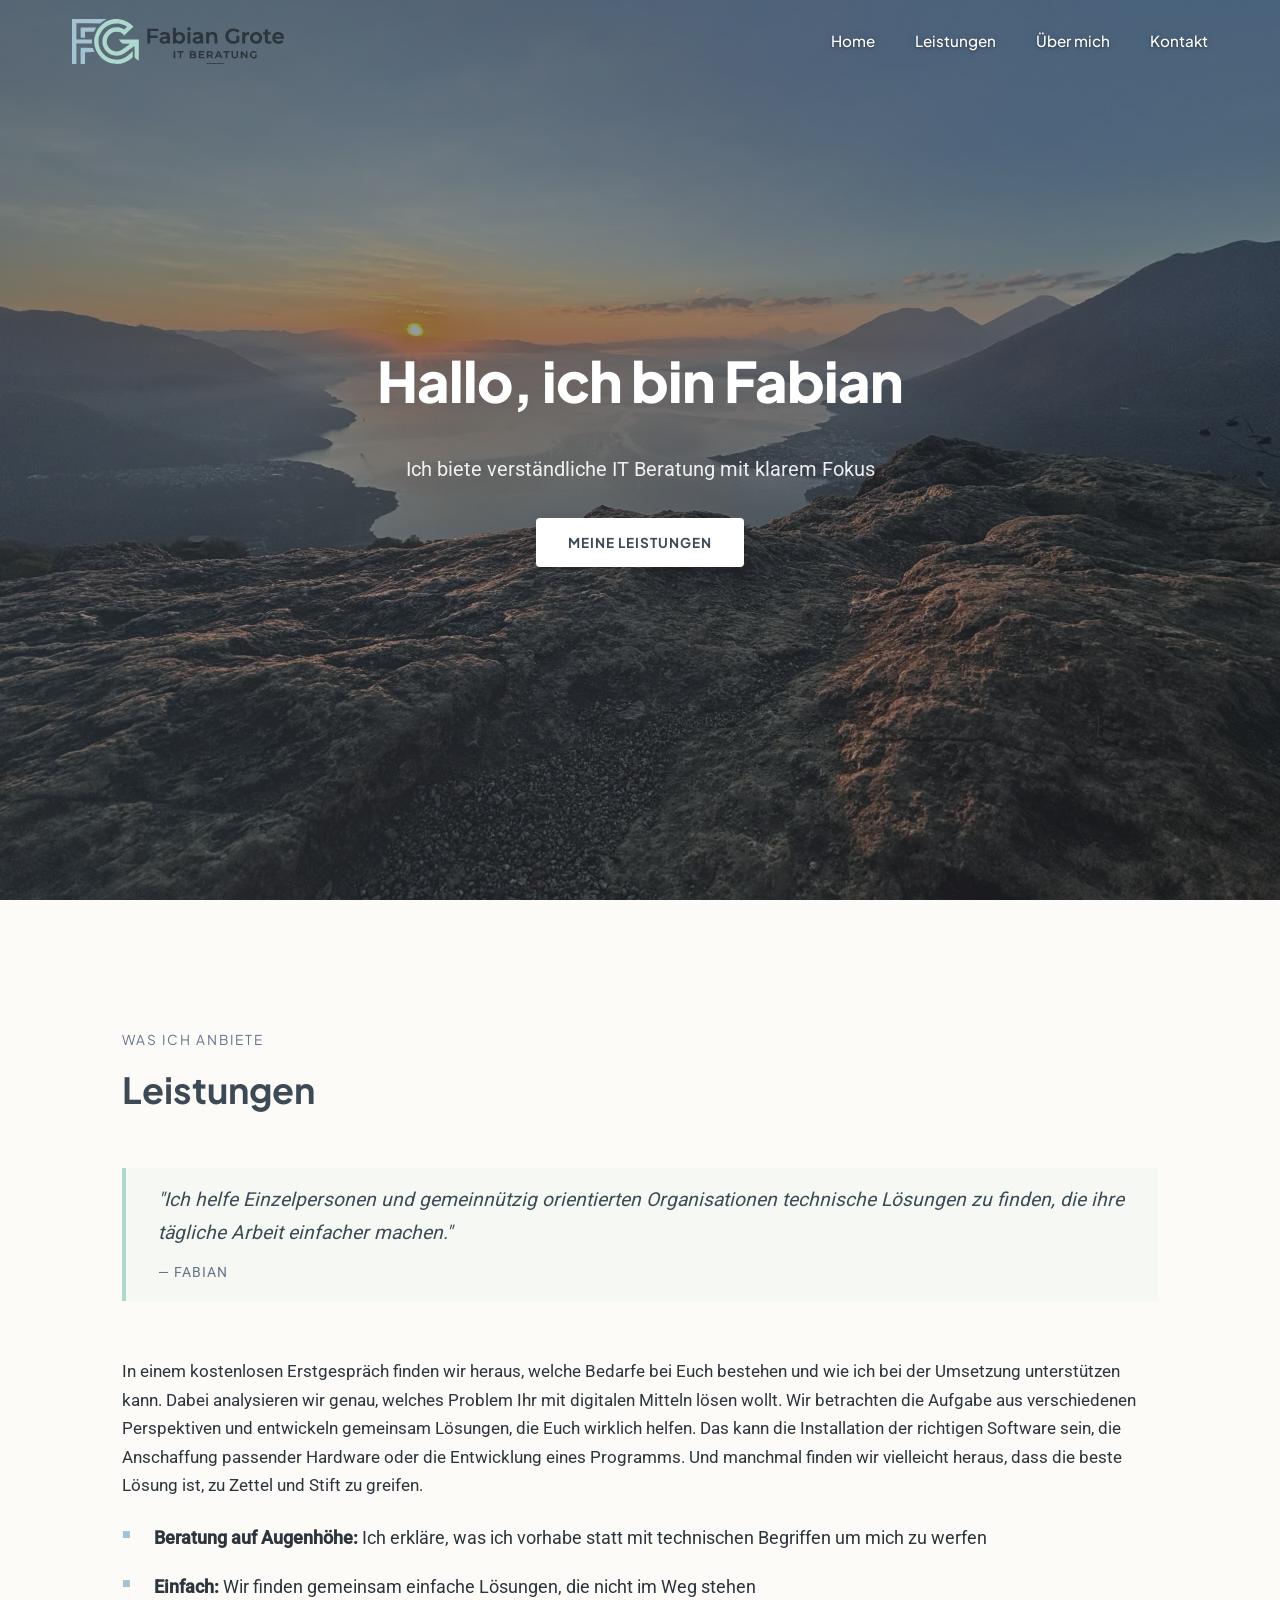
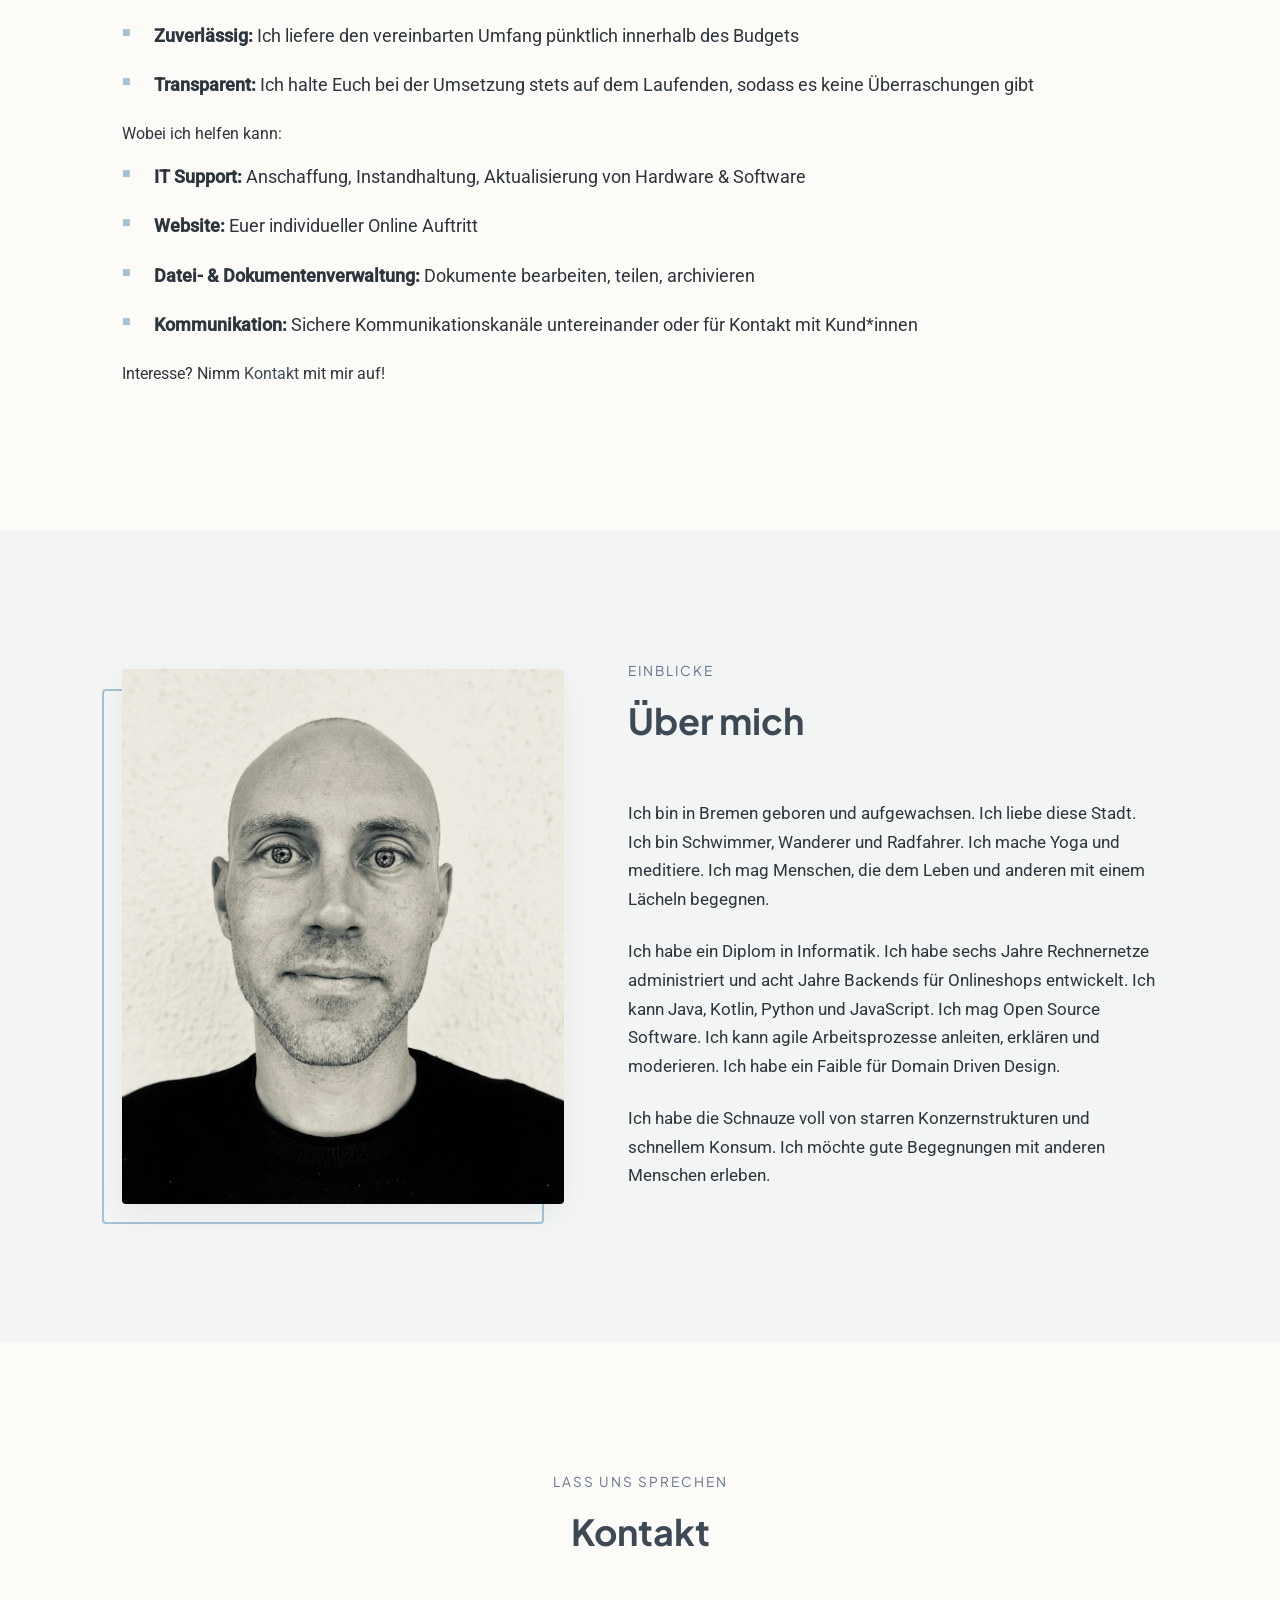
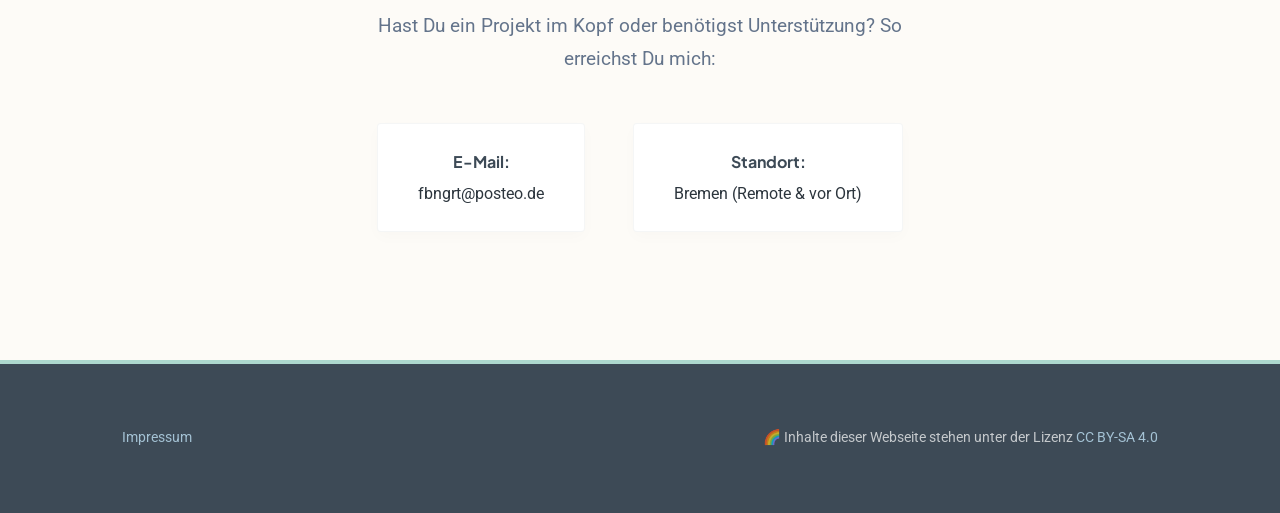
==== index.html @ 2f6c6da2 "optimize for search engines" ====
<!DOCTYPE html>
<html lang="de">
<head>
    <meta charset="UTF-8">
    <meta name="viewport" content="width=device-width, initial-scale=1.0">
    <title>Fabian Grote | IT Beratung Bremen</title>
    <meta name="description"
          content="Fabian Grote bietet verständliche IT Beratung auf Augenhöhe in Bremen. Administration, Support, E-Mail, Website und mehr. Jetzt anfragen!">
    <meta name="robots" content="index, follow">
    <link rel="canonical" href="https://fabiangrote.de/">

    <meta property="og:type" content="website">
    <meta property="og:url" content="https://fabiangrote.de/">
    <meta property="og:title" content="Fabian Grote | IT Beratung Bremen">
    <meta property="og:description" content="Verständliche IT Beratung auf Augenhöhe in Bremen">
    <meta property="og:image" content="https://fabiangrote.de/img/logo.webp">

    <link rel="stylesheet" href="css/style.css">
    <link rel="icon" href="img/favicon.svg" type="image/svg+xml">
</head>
<body>

<!-- Fixierte Navigation -->
<nav class="navbar">
    <div class="nav-container">
        <a href="#home" class="nav-logo" aria-label="Fabian Grote Startseite">
            <img src="img/logo.svg" alt="Fabian Grote IT Beratung Logo">
        </a>

        <!-- Neuer Hamburger-Button für Mobilgeräte -->
        <button class="menu-toggle" id="mobile-menu-btn" aria-label="Menü öffnen" aria-expanded="false">
            <span class="bar"></span>
            <span class="bar"></span>
            <span class="bar"></span>
        </button>

        <ul class="nav-links" id="nav-menu">
            <li><a href="#home">Home</a></li>
            <li><a href="#leistungen">Leistungen</a></li>
            <li><a href="#ueber-mich">Über mich</a></li>
            <li><a href="#kontakt">Kontakt</a></li>
        </ul>
    </div>
</nav>

<!-- 1. Hero-Bereich -->
<header id="home" class="hero-section">
    <div class="hero-overlay"></div>
    <div class="hero-content">
        <h1>Hallo, ich bin Fabian</h1>
        <p>Ich biete verständliche IT Beratung mit klarem Fokus</p>
        <a href="#leistungen" class="cta-button">Meine Leistungen</a>
    </div>
</header>

<main>
    <!-- 2. Leistungen -->
    <section id="leistungen" class="content-section" aria-labelledby="heading-leistungen">
        <div class="container">
            <span class="section-tagline">Was ich anbiete</span>
            <h2 id="heading-leistungen">Leistungen</h2>

            <div class="quote-box">
                <p class="quote-text">"Ich helfe Einzelpersonen und gemeinnützig orientierten Organisationen technische Lösungen zu finden, die ihre tägliche Arbeit einfacher machen."</p>
                <span class="quote-author">— Fabian</span>
            </div>

            <div class="profile-text">
                <p> In einem kostenlosen Erstgespräch finden wir heraus, welche Bedarfe bei Euch
                    bestehen und wie ich bei der Umsetzung unterstützen kann. Dabei analysieren wir genau, welches Problem
                    Ihr mit digitalen Mitteln lösen wollt. Wir betrachten die Aufgabe aus verschiedenen Perspektiven und
                    entwickeln gemeinsam Lösungen, die Euch wirklich helfen. Das kann die Installation der richtigen
                    Software sein, die Anschaffung passender Hardware oder die Entwicklung eines Programms. Und
                    manchmal finden wir vielleicht heraus, dass die beste Lösung ist, zu Zettel
                    und Stift zu greifen.</p>
            </div>
            <ul class="bullet-list">
                <li>
                    <strong>Beratung auf Augenhöhe:</strong> Ich erkläre, was ich vorhabe statt mit technischen Begriffen um mich zu werfen
                </li>
                <li><strong>Einfach:</strong> Wir finden gemeinsam einfache Lösungen, die nicht im Weg stehen</li>
                <li><strong>Zuverlässig:</strong> Ich liefere den vereinbarten Umfang pünktlich innerhalb des Budgets
                </li>
                <li>
                    <strong>Transparent:</strong> Ich halte Euch bei der Umsetzung stets auf dem Laufenden, sodass es keine Überraschungen gibt
                </li>
            </ul>

            <p>Wobei ich helfen kann:</p>
            <ul class="bullet-list">
                <li><strong>IT Support:</strong> Anschaffung, Instandhaltung, Aktualisierung von Hardware & Software
                </li>
                <li><strong>Website:</strong> Euer individueller Online Auftritt</li>
                <li><strong>Datei- & Dokumentenverwaltung:</strong> Dokumente bearbeiten, teilen, archivieren</li>
                <li>
                    <strong>Kommunikation:</strong> Sichere Kommunikationskanäle untereinander oder für Kontakt mit Kund*innen
                </li>
            </ul>
            <p>Interesse? Nimm <a href="#kontakt">Kontakt</a> mit mir auf!</p>
        </div>
    </section>

    <!-- 3. Über mich -->
    <section id="ueber-mich" class="content-section alt-bg" aria-labelledby="heading-uebermich">
        <div class="container profile-grid">
            <div class="profile-image-wrapper">
                <img src="img/portrait.webp" alt="Fabian Grote – Freiberuflicher IT Berater in Bremen"
                     class="profile-image" loading="lazy">
            </div>
            <div class="profile-text">
                <span class="section-tagline">Einblicke</span>
                <h2 id="heading-uebermich">Über mich</h2>
                <p>Ich bin in Bremen geboren und aufgewachsen. Ich liebe diese Stadt. Ich bin Schwimmer, Wanderer und Radfahrer. Ich mache Yoga und meditiere. Ich mag Menschen, die dem Leben und anderen mit einem Lächeln begegnen.</p>
                <p> Ich habe ein Diplom in Informatik. Ich habe sechs Jahre Rechnernetze administriert und acht Jahre Backends für Onlineshops entwickelt. Ich kann Java, Kotlin, Python und JavaScript. Ich mag Open Source Software. Ich kann agile Arbeitsprozesse anleiten, erklären und moderieren. Ich habe ein Faible für Domain Driven Design.</p>
                <p> Ich habe die Schnauze voll von starren Konzernstrukturen und schnellem Konsum. Ich möchte gute Begegnungen mit anderen Menschen erleben.</p>
            </div>
        </div>
    </section>

    <!-- 4. Kontakt -->
    <section id="kontakt" class="content-section" aria-labelledby="heading-kontakt">
        <div class="container text-center">
            <span class="section-tagline">Lass uns sprechen</span>
            <h2 id="heading-kontakt">Kontakt</h2>
            <p class="contact-lead">Hast Du ein Projekt im Kopf oder benötigst Unterstützung? So erreichst Du mich:</p>

            <div class="contact-details">
                <div class="contact-item">
                    <strong>E-Mail:</strong> <span><a href="mailto:fbngrt@posteo.de"
                                                      style="color: inherit; text-decoration: none;">fbngrt@posteo.de</a></span>
                </div>
                <div class="contact-item">
                    <strong>Standort:</strong> <span>Bremen (Remote & vor Ort)</span>
                </div>
            </div>
        </div>
    </section>
</main>

<!-- 5. Footer mit CC-Lizenz -->
<footer>
    <div class="container footer-content">
        <p><a href="#" id="impressum-open">Impressum</a></p>
        <p class="license-text">
            🌈 Inhalte dieser Webseite stehen unter der Lizenz
            <a href="https://creativecommons.org/licenses/by-sa/4.0/deed.de" target="_blank"
               rel="noopener">CC BY-SA 4.0</a>
        </p>
    </div>
</footer>

<div id="impressum-modal" class="modal" aria-hidden="true" role="dialog">
    <div class="modal-content">
        <button id="impressum-close" class="modal-close-btn" aria-label="Schließen">&times;</button>

        <h2>Impressum</h2>
        <p><strong>Angaben gemäß § 5 TMG</strong></p>
        <p>Fabian Grote<br>
            IT Beratung<br>
            Neustadtscontrescarpe 128<br>
            28199 Bremen</p>

        <h3>Kontakt</h3>
        <p>E-Mail: fbngrt@posteo.de</p>

<!--        <h3>Wirtschafts-ID</h3>-->
<!--        <p>[Wirtschafts-ID]</p>-->
    </div>
</div>

<!-- JavaScript am Ende einbinden -->
<script src="js/navbar.js"></script>
<script src="js/impressum.js"></script>
</body>
</html>
---- css/style.css ----
/* ==========================================================================
   ZENTRALE ANPASSUNGEN (Farben & Schriften aus deinem Logo abgeleitet)
   ========================================================================== */
:root {
    --font-headings: 'Plus Jakarta Sans', sans-serif;
    --font-body: 'Roboto', sans-serif;

    --color-primary: #3d4a56;
    --color-accent-blue: #a4c2d4;
    --color-accent-mint: #add8ce;
    --color-bg-warm: #fdfbf7;

    --color-text-dark: #2c353d;
    --color-text-light: #64748b;
    --color-white: #ffffff;
}

/* roboto-regular - latin */
@font-face {
    font-display: swap; /* Check https://developer.mozilla.org/en-US/docs/Web/CSS/@font-face/font-display for other options. */
    font-family: 'Roboto';
    font-style: normal;
    font-weight: 400;
    src: url('../fonts/roboto-v51-latin-regular.woff2') format('woff2'); /* Chrome 36+, Opera 23+, Firefox 39+, Safari 12+, iOS 10+ */
}

/* roboto-500 - latin */
@font-face {
    font-display: swap; /* Check https://developer.mozilla.org/en-US/docs/Web/CSS/@font-face/font-display for other options. */
    font-family: 'Roboto';
    font-style: normal;
    font-weight: 500;
    src: url('../fonts/roboto-v51-latin-500.woff2') format('woff2'); /* Chrome 36+, Opera 23+, Firefox 39+, Safari 12+, iOS 10+ */
}

/* plus-jakarta-sans-regular - latin */
@font-face {
    font-display: swap; /* Check https://developer.mozilla.org/en-US/docs/Web/CSS/@font-face/font-display for other options. */
    font-family: 'Plus Jakarta Sans';
    font-style: normal;
    font-weight: 400;
    src: url('../fonts/plus-jakarta-sans-v12-latin-regular.woff2') format('woff2'); /* Chrome 36+, Opera 23+, Firefox 39+, Safari 12+, iOS 10+ */
}

/* plus-jakarta-sans-500 - latin */
@font-face {
    font-display: swap; /* Check https://developer.mozilla.org/en-US/docs/Web/CSS/@font-face/font-display for other options. */
    font-family: 'Plus Jakarta Sans';
    font-style: normal;
    font-weight: 500;
    src: url('../fonts/plus-jakarta-sans-v12-latin-500.woff2') format('woff2'); /* Chrome 36+, Opera 23+, Firefox 39+, Safari 12+, iOS 10+ */
}

/* plus-jakarta-sans-700 - latin */
@font-face {
    font-display: swap; /* Check https://developer.mozilla.org/en-US/docs/Web/CSS/@font-face/font-display for other options. */
    font-family: 'Plus Jakarta Sans';
    font-style: normal;
    font-weight: 700;
    src: url('../fonts/plus-jakarta-sans-v12-latin-700.woff2') format('woff2'); /* Chrome 36+, Opera 23+, Firefox 39+, Safari 12+, iOS 10+ */
}

/* plus-jakarta-sans-800 - latin */
@font-face {
    font-display: swap; /* Check https://developer.mozilla.org/en-US/docs/Web/CSS/@font-face/font-display for other options. */
    font-family: 'Plus Jakarta Sans';
    font-style: normal;
    font-weight: 800;
    src: url('../fonts/plus-jakarta-sans-v12-latin-800.woff2') format('woff2'); /* Chrome 36+, Opera 23+, Firefox 39+, Safari 12+, iOS 10+ */
}



/* ==========================================================================
   BASIS STYLES
   ========================================================================== */
html {
    scroll-behavior: smooth;
    box-sizing: border-box;
}

*, *:before, *:after {
    box-sizing: inherit;
}

body {
    font-family: var(--font-body);
    font-size: 16px;
    line-height: 1.7;
    color: var(--color-text-dark);
    background-color: var(--color-bg-warm);
    margin: 0;
    padding: 0;
    -webkit-font-smoothing: antialiased;
}

h1, h2, h3, h4 {
    font-family: var(--font-headings);
    color: var(--color-primary);
    margin-top: 0;
    font-weight: 700;
}

.container {
    max-width: 1100px;
    margin: 0 auto;
    padding: 0 2rem;
}

.text-center {
    text-align: center;
}

.section-tagline {
    display: block;
    font-family: var(--font-headings), sans-serif;
    font-size: 0.85rem;
    text-transform: uppercase;
    letter-spacing: 2px;
    color: var(--color-text-light);
    margin-bottom: 0.5rem;
}

/* ==========================================================================
   NAVIGATION BAR & HAMBURGER (Jetzt mit dynamischer Transparenz)
   ========================================================================== */
.navbar {
    position: fixed;
    top: 0;
    left: 0;
    width: 100%;
    background-color: transparent; /* Initial komplett transparent */
    border-bottom: 1px solid rgba(255, 255, 255, 0); /* Kein Rahmen am Anfang */
    z-index: 1000;
    transition: all 0.4s ease; /* Sorgt für ein sanftes Überblenden der Farbe */
}

/* Diese Klasse wird per JavaScript hinzugefügt, sobald gescrollt wird */
.navbar.scrolled {
    background-color: rgba(253, 251, 247, 0.95); /* Das warme Off-White aus deinem Logo */
    backdrop-filter: blur(10px); /* Edler Milchglas-Effekt */
    border-bottom: 1px solid rgba(61, 74, 86, 0.08);
    box-shadow: 0 2px 10px rgba(0, 0, 0, 0.02);
}

.nav-container {
    display: flex;
    justify-content: space-between;
    align-items: center;
    max-width: 1200px;
    margin: 0 auto;
    padding: 1.2rem 2rem; /* Etwas mehr Luft im transparenten Zustand */
    transition: padding 0.4s ease;
}

/* Wenn gescrollt, wird die Navbar für einen kompakteren Look etwas schmaler */
.navbar.scrolled .nav-container {
    padding: 0.8rem 2rem;
}

.nav-logo img {
    height: 45px;
    width: auto;
    display: block;
}

.nav-links {
    list-style: none;
    margin: 0;
    padding: 0;
    display: flex;
    gap: 2.5rem;
}

.nav-links a {
    text-decoration: none;
    color: var(--color-white); /* Weißer Text auf dem Hero-Bild, damit man es gut lesen kann */
    font-family: var(--font-headings);
    font-weight: 500;
    font-size: 0.95rem;
    transition: color 0.3s ease;
    /* Schützt den Kontrast auf hellen Bildbereichen im transparenten Zustand */
    text-shadow: 0 1px 3px rgba(0, 0, 0, 0.4), 0 0 10px rgba(0, 0, 0, 0.2);
}

/* Wenn gescrollt, wechselt die Schriftfarbe zum dunklen Anthrazit passend zum hellen Hintergrund */
.navbar.scrolled .nav-links a {
    color: var(--color-primary);
    text-shadow: none;
}

.navbar.scrolled .nav-links a:hover {
    color: var(--color-text-light);
}

/* Hamburger-Strichfarben passen sich ebenfalls an */
.menu-toggle {
    display: none;
    flex-direction: column;
    justify-content: space-between;
    width: 24px;
    height: 18px;
    background: transparent;
    border: none;
    cursor: pointer;
    padding: 0;
    z-index: 1010;
}

.menu-toggle .bar {
    width: 100%;
    height: 2px;
    background-color: var(--color-white); /* Weiß auf dem Hero-Bild */
    transition: all 0.3s ease;
}

.navbar.scrolled .menu-toggle .bar {
    background-color: var(--color-primary); /* Dunkel im gescrollten Zustand */
}

/* ==========================================================================
   1. HERO ELEMENT
   ========================================================================== */
.hero-section {
    position: relative;
    height: 100vh;
    background-image: url('../img/hero.webp');
    background-size: cover;
    background-position: center;
    background-attachment: fixed;
    display: flex;
    justify-content: center;
    align-items: center;
    text-align: center;
    color: var(--color-white);
    padding: 0 1rem;
}

.hero-overlay {
    position: absolute;
    top: 0;
    left: 0;
    width: 100%;
    height: 100%;
    background: linear-gradient(135deg, rgba(61, 74, 86, 0.6), rgba(44, 53, 61, 0.4));
    z-index: 1;
}

.hero-content {
    position: relative;
    z-index: 2;
    max-width: 800px;
}

.hero-content h1 {
    font-size: 3.5rem;
    color: var(--color-white);
    margin-bottom: 1.5rem;
    font-weight: 800;
    letter-spacing: -1px;
}

.hero-content p {
    font-size: 1.25rem;
    margin-bottom: 2rem;
    opacity: 0.9;
}

.cta-button {
    display: inline-block;
    background-color: var(--color-white);
    color: var(--color-primary);
    text-decoration: none;
    padding: 0.8rem 2rem;
    border-radius: 4px;
    font-family: var(--font-headings);
    font-weight: 700;
    text-transform: uppercase;
    font-size: 0.85rem;
    letter-spacing: 1px;
    transition: all 0.3s ease;
    box-shadow: 0 4px 15px rgba(0, 0, 0, 0.1);
}

.cta-button:hover {
    transform: translateY(-2px);
    box-shadow: 0 6px 20px rgba(0, 0, 0, 0.15);
    background-color: var(--color-bg-warm);
}

/* ==========================================================================
   SEKTIONEN & LAYOUT
   ========================================================================== */
.content-section {
    padding: 8rem 0;
}

.content-section h2 {
    font-size: 2.25rem;
    margin-bottom: 3rem;
}

.content-section a {
    color: var(--color-primary);
    text-decoration: none;
    transition: color 0.3s ease;
}

.content-section a:hover {
    color: var(--color-text-light);
    text-decoration: underline;
}

.alt-bg {
    background-color: #f3f5f4;
}

/* ==========================================================================
   2. LEISTUNGEN
   ========================================================================== */
.quote-box {
    border-left: 4px solid var(--color-accent-mint);
    padding: 1rem 0 1rem 2rem;
    margin-bottom: 3.5rem;
    background-color: rgba(173, 216, 206, 0.1);
}

.quote-text {
    font-size: 1.2rem;
    font-style: italic;
    color: var(--color-primary);
    margin: 0 0 0.5rem 0;
}

.quote-author {
    font-size: 0.9rem;
    text-transform: uppercase;
    letter-spacing: 1px;
    color: var(--color-text-light);
}

.bullet-list {
    list-style: none;
    padding: 0;
    margin: 0;
}

.bullet-list li {
    position: relative;
    padding-left: 2rem;
    margin-bottom: 1.2rem;
    font-size: 1.1rem;
}

.bullet-list li::before {
    content: "■";
    position: absolute;
    left: 0;
    color: var(--color-accent-blue);
    font-size: 0.9rem;
    top: -1px;
}

/* ==========================================================================
   3. ÜBER MICH
   ========================================================================== */
.profile-grid {
    display: grid;
    grid-template-columns: 1fr 1.2fr;
    gap: 4rem;
    align-items: center;
}

.profile-image-wrapper {
    position: relative;
}

.profile-image-wrapper::before {
    content: "";
    position: absolute;
    top: 20px;
    left: -20px;
    width: 100%;
    height: 100%;
    border: 2px solid var(--color-accent-blue);
    z-index: 1;
    border-radius: 4px;
}

.profile-image {
    width: 100%;
    height: auto;
    display: block;
    position: relative;
    z-index: 2;
    border-radius: 4px;
    box-shadow: 0 10px 30px rgba(0, 0, 0, 0.05);
}

.profile-text p {
    font-size: 1.05rem;
    margin-bottom: 1.5rem;
}

/* ==========================================================================
   4. KONTAKT
   ========================================================================== */
.contact-lead {
    font-size: 1.2rem;
    max-width: 600px;
    margin: 0 auto 3rem auto;
    color: var(--color-text-light);
}

.contact-details {
    display: flex;
    justify-content: center;
    gap: 3rem;
    flex-wrap: wrap;
    margin-top: 2rem;
}

.contact-item {
    background: var(--color-white);
    padding: 1.5rem 2.5rem;
    border-radius: 4px;
    box-shadow: 0 5px 15px rgba(0, 0, 0, 0.02);
    border: 1px solid rgba(61, 74, 86, 0.05);
}

.contact-item strong {
    display: block;
    font-family: var(--font-headings);
    color: var(--color-primary);
    margin-bottom: 0.25rem;
}

/* ==========================================================================
   5. FOOTER
   ========================================================================== */
footer {
    background-color: var(--color-primary);
    color: rgba(255, 255, 255, 0.7);
    padding: 3rem 0;
    font-size: 0.9rem;
    border-top: 4px solid var(--color-accent-mint);
}

.footer-content {
    display: flex;
    justify-content: space-between;
    align-items: center;
    flex-wrap: wrap;
    gap: 1rem;
}

footer a {
    color: var(--color-accent-blue);
    text-decoration: none;
    transition: color 0.3s ease;
}

footer a:hover {
    color: var(--color-white);
    text-decoration: underline;
}

/* ==========================================================================
   EIGENTLICHES RESPONSIVE DESIGN (Für Mobilgeräte & Tablets optimiert)
   ========================================================================== */
@media (max-width: 768px) {
    /* Menü-Button anzeigen */
    .menu-toggle {
        display: flex;
    }

    /* Navigations-Links in mobiles Overlay verwandeln */
    .nav-links {
        position: fixed;
        top: 63px; /* Höhe der Navbar */
        left: 0;
        width: 100%;
        height: calc(100vh - 63px);
        background-color: var(--color-bg-warm);
        flex-direction: column;
        align-items: center;
        justify-content: flex-start;
        padding-top: 3rem;
        gap: 2rem;
        transform: translateY(-150%); /* Versteckt das Menü außerhalb des Bildschirms */
        transition: transform 0.4s cubic-bezier(0.1, 1, 0.1, 1);
        box-shadow: 0 10px 20px rgba(0, 0, 0, 0.05);
    }

    /* Klasse wird via JS hinzugefügt, um das Menü hineinzufahren */
    .nav-links.active {
        transform: translateY(0);
    }

    .nav-links a {
        font-size: 1.3rem; /* Größere Klickflächen auf dem Smartphone */
    }

    /* Textgrößen verringern, damit nichts hässlich umbricht */
    .hero-content h1 {
        font-size: 2.3rem;
    }

    .hero-section {
        background-attachment: scroll; /* Deaktiviert Parallax auf Handys (bessere Performance) */
    }

    .content-section h2 {
        font-size: 1.8rem;
        margin-bottom: 2rem;
    }

    /* Das zweispaltige Raster wird einspaltig */
    .profile-grid {
        grid-template-columns: 1fr;
        gap: 2.5rem;
    }

    .profile-image-wrapper::before {
        display: none; /* Verhindert Layout-Verschiebungen auf Mobilgeräten */
    }

    /* Kontaktdaten untereinander stapeln */
    .contact-details {
        flex-direction: column;
        gap: 1rem;
    }

    .contact-item {
        padding: 1.2rem;
    }

    .footer-content {
        flex-direction: column;
        text-align: center;
        gap: 0.5rem;
    }

    .content-section {
        padding: 5rem 0;
    }
}

/* ==========================================================================
   IMPRESSUM OVERLAY (MODAL) STYLES
   ========================================================================== */
.modal {
    position: fixed;
    top: 0;
    left: 0;
    width: 100%;
    height: 100%;
    background-color: rgba(61, 74, 86, 0.7); /* Abgedunkelter Hintergrund mit Logo-Farbe */
    backdrop-filter: blur(5px);
    z-index: 2000; /* Weit über der Navbar */
    display: flex;
    justify-content: center;
    align-items: center;
    opacity: 0;
    pointer-events: none;
    transition: opacity 0.3s ease;
}

/* Wird per JS aktiviert */
.modal.is-open {
    opacity: 1;
    pointer-events: auto;
}

.modal-content {
    background-color: var(--color-bg-warm);
    padding: 3rem;
    border-radius: 8px;
    max-width: 600px;
    width: 90%;
    max-height: 85vh;
    overflow-y: auto; /* Scrollbar, falls der Text auf kleinen Displays zu lang ist */
    position: relative;
    box-shadow: 0 20px 40px rgba(0, 0, 0, 0.15);
    border: 1px solid rgba(61, 74, 86, 0.1);
    transform: translateY(-20px);
    transition: transform 0.3s ease;
}

.modal.is-open .modal-content {
    transform: translateY(0);
}

/* Schließen-Button oben rechts */
.modal-close-btn {
    position: absolute;
    top: 1rem;
    right: 1.5rem;
    background: transparent;
    border: none;
    font-size: 2rem;
    color: var(--color-primary);
    cursor: pointer;
    padding: 0;
    line-height: 1;
    transition: color 0.2s;
}

.modal-close-btn:hover {
    color: var(--color-text-light);
}

.modal h2 {
    margin-bottom: 1.5rem;
    border-bottom: 2px solid var(--color-accent-mint);
    padding-bottom: 0.5rem;
}

.modal h3 {
    font-family: var(--font-headings);
    color: var(--color-primary);
    margin-top: 1.5rem;
    margin-bottom: 0.5rem;
}
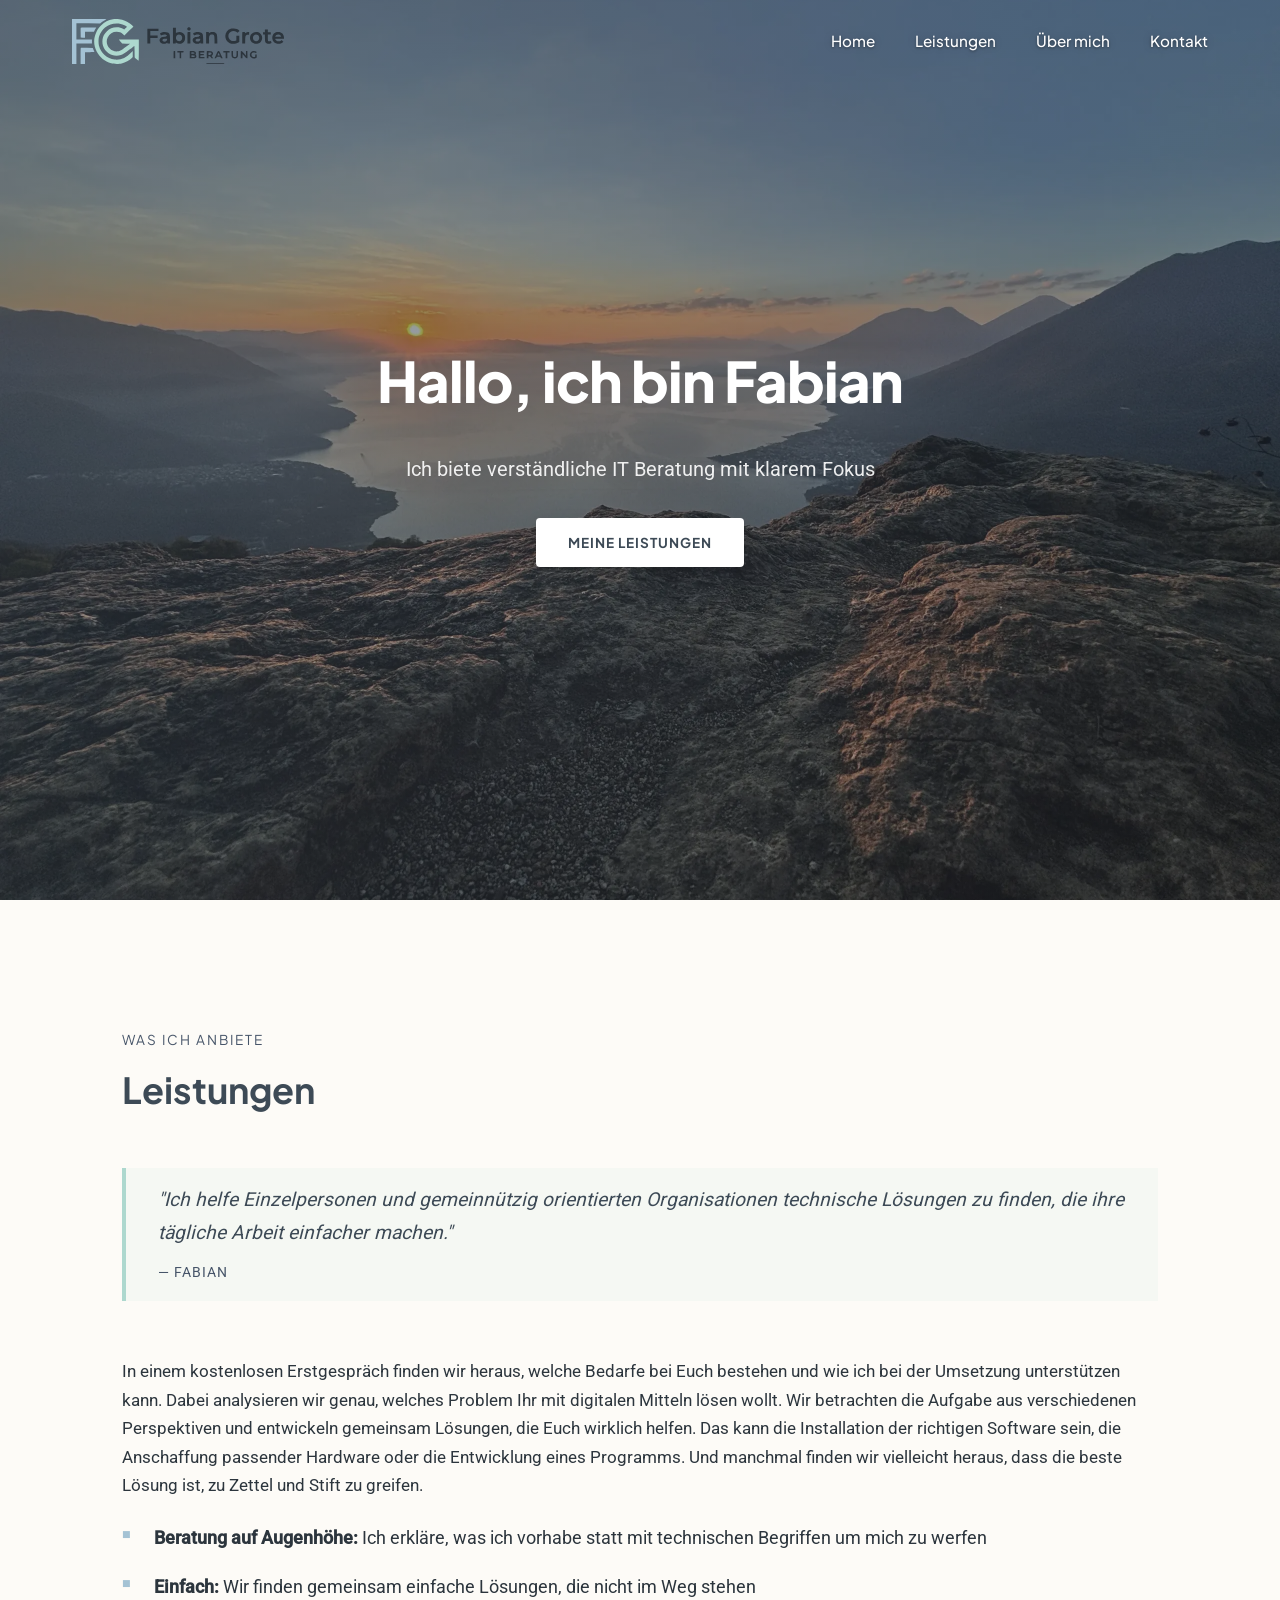
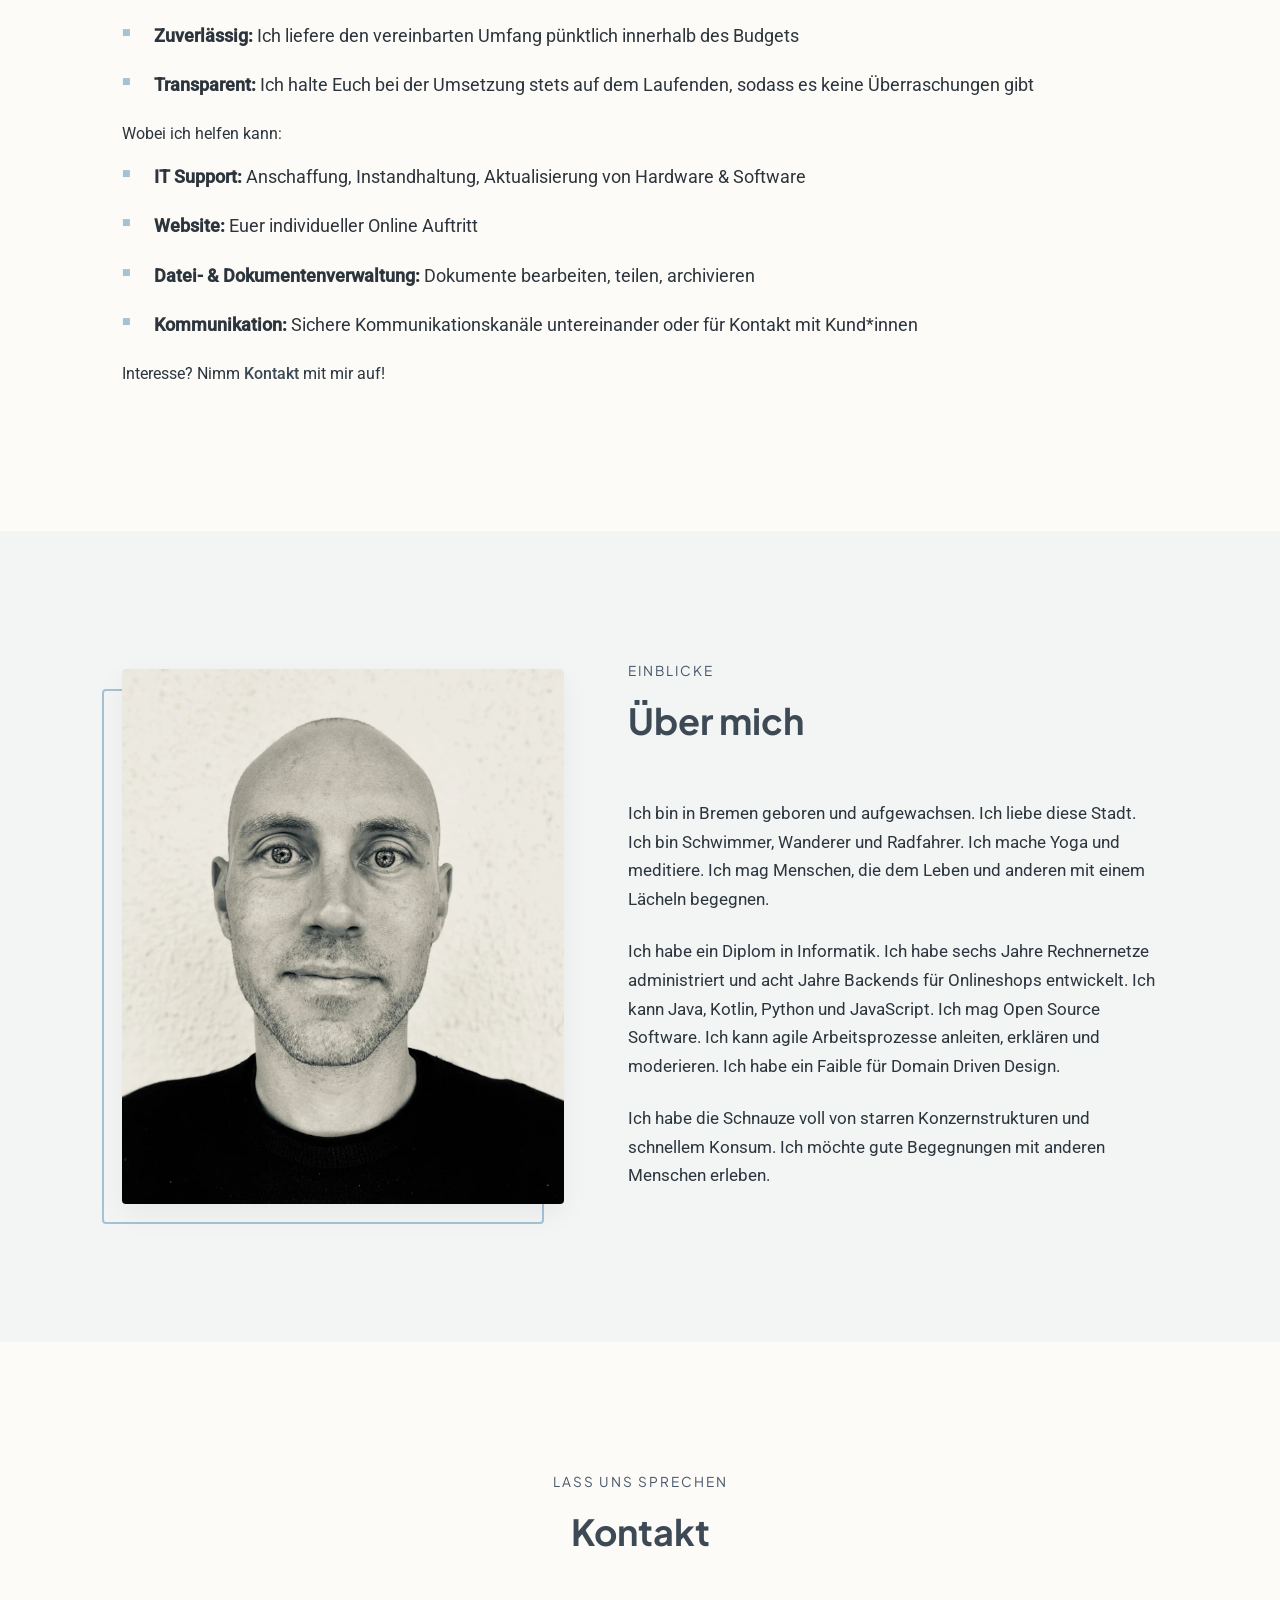
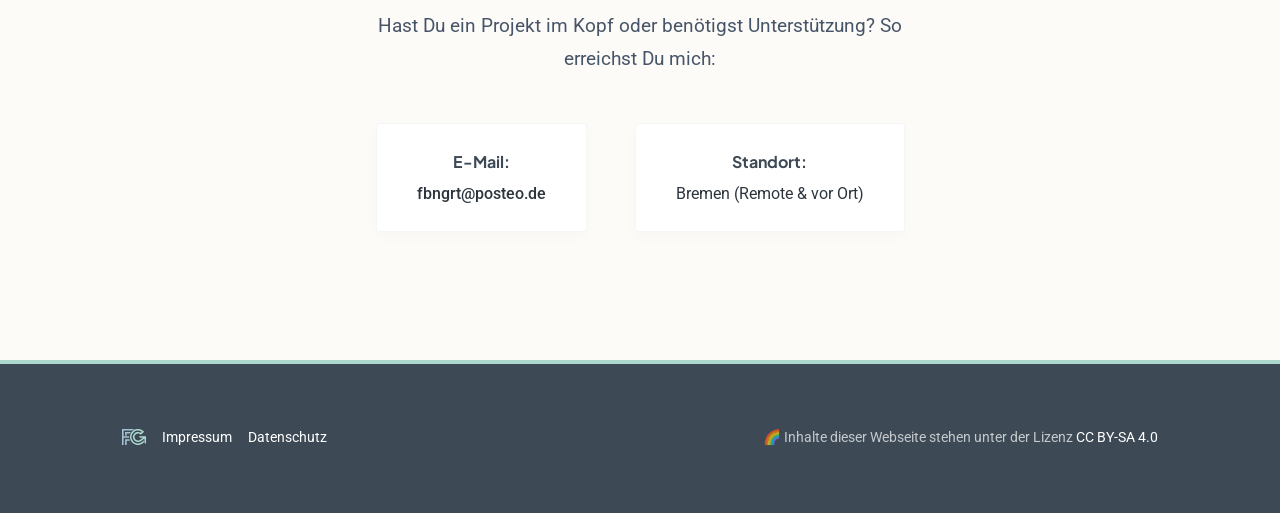
==== commit afcb0b88: "add datenschutzerklärung" ====
--- a/index.html
+++ b/index.html
@@ -140,36 +140,123 @@
 <!-- 5. Footer mit CC-Lizenz -->
 <footer>
     <div class="container footer-content">
+        <p><a href="#home"><img class="footer-logo" src="img/favicon.svg" alt="FG Logo"></a></p>
         <p><a href="#" id="impressum-open">Impressum</a></p>
-        <p class="license-text">
-            🌈 Inhalte dieser Webseite stehen unter der Lizenz
+        <p><a href="#" id="datenschutz-open">Datenschutz</a></p>
+        <p>🌈 Inhalte dieser Webseite stehen unter der Lizenz
             <a href="https://creativecommons.org/licenses/by-sa/4.0/deed.de" target="_blank"
-               rel="noopener">CC BY-SA 4.0</a>
-        </p>
+               rel="noopener">CC BY-SA 4.0</a></p>
     </div>
 </footer>
 
-<div id="impressum-modal" class="modal" aria-hidden="true" role="dialog">
+<div id="impressum-modal" class="modal" aria-hidden="true" role="dialog" aria-labelledby="impressum-heading">
     <div class="modal-content">
         <button id="impressum-close" class="modal-close-btn" aria-label="Schließen">&times;</button>
 
-        <h2>Impressum</h2>
-        <p><strong>Angaben gemäß § 5 TMG</strong></p>
+        <h1 id="impressum-heading">Impressum</h1>
+        <h2>Angaben gemäß § 5 TMG</h2>
         <p>Fabian Grote<br>
             IT Beratung<br>
             Neustadtscontrescarpe 128<br>
             28199 Bremen</p>
 
-        <h3>Kontakt</h3>
+        <h2>Kontakt</h2>
         <p>E-Mail: fbngrt@posteo.de</p>
 
-<!--        <h3>Wirtschafts-ID</h3>-->
-<!--        <p>[Wirtschafts-ID]</p>-->
+        <!--        <h3>Wirtschafts-ID</h3>-->
+        <!--        <p>[Wirtschafts-ID]</p>-->
+    </div>
+</div>
+
+<div id="datenschutz-modal" class="modal" aria-hidden="true" role="dialog" aria-labelledby="datenschutz-heading">
+    <div class="modal-content">
+        <button id="datenschutz-close" class="modal-close-btn" aria-label="Schließen">&times;</button>
+        <h1 id="datenschutz-heading">Datenschutzerklärung</h1>
+
+        <h2>1. Datenschutz auf einen Blick</h2>
+        <h3>Allgemeine Hinweise</h3>
+        <p>Die folgenden Hinweise geben einen einfachen Überblick darüber, was mit Ihren personenbezogenen Daten passiert, wenn Sie diese Website besuchen. Personenbezogene Daten sind alle Daten, mit denen Sie persönlich identifiziert werden können. Ausführliche Informationen zum Thema Datenschutz entnehmen Sie unserer unter diesem Text aufgeführten Datenschutzerklärung.</p>
+
+        <h3>Datenerfassung auf dieser Website</h3>
+        <h4>Wer ist verantwortlich für die Datenerfassung auf dieser Website?</h4>
+        <p>Die Datenverarbeitung auf dieser Website erfolgt durch den Websitebetreiber. Dessen Kontaktdaten können Sie dem Abschnitt „Hinweis zur verantwortlichen Stelle“ in dieser Datenschutzerklärung entnehmen.</p>
+
+        <h4>Wie erfassen wir Ihre Daten?</h4>
+        <p>Ihre Daten werden zum einen dadurch erhoben, dass Sie uns diese mitteilen. Hierbei kann es sich z.&nbsp;B. um Daten handeln, die Sie in eine E-Mail eingeben.</p>
+        <p>Andere Daten werden automatisch oder nach Ihrer Einwilligung beim Besuch der Website durch unsere IT-Systeme erfasst. Das sind vor allem technische Daten (z.&nbsp;B. Internetbrowser, Betriebssystem oder Uhrzeit des Seitenaufrufs). Die Erfassung dieser Daten erfolgt automatisch, sobald Sie diese Website betreten.</p>
+
+        <h4>Wofür nutzen wir Ihre Daten?</h4>
+        <p>Ein Teil der Daten wird erhoben, um eine fehlerfreie Bereitstellung der Website zu gewährleisten. Andere Daten können zur Analyse Ihres Nutzerverhaltens verwendet werden. Sofern über die Website Verträge geschlossen oder angebahnt werden können, werden die übermittelten Daten auch für Vertragsangebote, Bestellungen oder sonstige Auftragsanfragen verarbeitet.</p>
+
+        <h4>Welche Rechte haben Sie bezüglich Ihrer Daten?</h4>
+        <p>Sie haben jederzeit das Recht, unentgeltlich Auskunft über Herkunft, Empfänger und Zweck Ihrer gespeienerten personenbezogenen Daten zu erhalten. Sie haben außerdem ein Recht, die Berichtigung oder Löschung dieser Daten zu verlangen. Wenn Sie eine Einwilligung zur Datenverarbeitung erteilt haben, können Sie diese Einwilligung jederzeit für die Zukunft widerrufen. Außerdem haben Sie das Recht, unter bestimmten Umständen die Einschränkung der Verarbeitung Ihrer personenbezogenen Daten zu verlangen. Des Weiteren steht Ihnen ein Beschwerderecht bei der zuständigen Aufsichtsbehörde zu.</p>
+        <p>Hierzu sowie zu weiteren Fragen zum Thema Datenschutz können Sie sich jederzeit an uns wenden.</p>
+
+        <h2>2. Hosting</h2>
+        <p>Wir hosten die Inhalte unserer Website bei folgendem Anbieter:</p>
+        <h3>Externes Hosting</h3>
+        <p>Diese Website wird extern gehostet. Die personenbezogenen Daten, die auf dieser Website erfasst werden, werden auf den Servern des Hosters / der Hoster gespeichert. Hierbei kann es sich v.&nbsp;a. um IP-Adressen, Kontaktanfragen, Meta- und Kommunikationsdaten, Vertragsdaten, Kontaktdaten, Namen, Websitezugriffe und sonstige Daten, die über eine Website generiert werden, handeln.</p>
+        <p>Das externe Hosting erfolgt zum Zwecke der Vertragserfüllung gegenüber unseren potenziellen und bestehenden Kunden (Art. 6 Abs. 1 lit. b DSGVO) und im Interesse einer sicheren, schnellen und effizienten Bereitstellung unseres Online-Angebots durch einen professionellen Anbieter (Art. 6 Abs. 1 lit. f DSGVO).</p>
+        <p>Unser Hoster wird Ihre Daten nur insoweit verarbeiten, wie dies zur Erfüllung seiner Leistungspflichten erforderlich ist und unsere Weisungen in Bezug auf diese Daten befolgen.</p>
+        <p>Wir setzen folgenden Hoster ein:</p>
+        <p>Microsoft Corporation<br>One Microsoft Way<br>Redmond, WA 98052-6399<br>USA</p>
+
+        <h2>3. Allgemeine Hinweise und Pflichtinformationen</h2>
+        <h3>Datenschutz</h3>
+        <p>Die Betreiber dieser Seiten nehmen den Schutz Ihrer persönlichen Daten sehr ernst. Wir behandeln Ihre personenbezogenen Daten vertraulich und entsprechend den gesetzlichen Datenschutzvorschriften sowie dieser Datenschutzerklärung.</p>
+        <p>Wenn Sie diese Website benutzen, werden verschiedene personenbezogene Daten erhoben. Personenbezogene Daten sind Daten, mit denen Sie persönlich identifiziert werden können. Die vorliegende Datenschutzerklärung erläutert, welche Daten wir erheben und wofür wir sie nutzen. Sie erläutert auch, wie und zu welchem Zweck das geschieht.</p>
+        <p>Wir weisen darauf hin, dass die Datenübertragung im Internet (z. B. bei der Kommunikation per E-Mail) Sicherheitslücken aufweisen kann. Ein lückenloser Schutz der Daten vor dem Zugriff durch Dritte ist nicht möglich.</p>
+
+        <h3>Hinweis zur verantwortlichen Stelle</h3>
+        <p>Die verantwortliche Stelle für die Datenverarbeitung auf dieser Website ist:</p>
+        <p><strong>Fabian Grote</strong><br>Neustadtscontrescarpe 128<br>28199 Bremen<br>E-Mail: fbngrt@posteo.de</p>
+        <p>Verantwortliche Stelle ist die natürliche oder juristische Person, die allein oder gemeinsam mit anderen über die Zwecke und Mittel der Verarbeitung von personenbezogenen Daten (z. B. Namen, E-Mail-Adressen o. Ä.) entscheidet.</p>
+
+        <h3>Speicherdauer</h3>
+        <p>Soweit innerhalb dieser Datenschutzerklärung keine speziellere Speicherdauer genannt wurde, verbleiben Ihre personenbezogenen Daten bei uns, bis der Zweck für die Datenverarbeitung entfällt. Wenn Sie ein berechtigtes Löschersuchen geltend machen oder eine Einwilligung zur Datenverarbeitung widerrufen, werden Ihre Daten gelöscht, sofern wir keine anderen rechtlich zulässigen Gründe für die Speicherung Ihrer personenbezogenen Daten haben (z. B. steuer- oder handelsrechtliche Aufbewahrungsfristen); im letztgenannten Fall erfolgt die Löschung nach Fortfall dieser Gründe.</p>
+
+        <h3>Allgemeine Hinweise zu den Rechtsgrundlagen der Datenverarbeitung auf dieser Website</h3>
+        <p>Sofern Sie in die Datenverarbeitung eingewilligt haben, verarbeiten wir Ihre personenbezogenen Daten auf Grundlage von Art. 6 Abs. 1 lit. a DSGVO bzw. Art. 9 Abs. 2 lit. a DSGVO, sofern besondere Datenkategorien nach Art. 9 Abs. 1 DSGVO verarbeitet werden. Sind Ihre Daten zur Vertragserfüllung oder zur Durchführung vorvertraglicher Maßnahmen erforderlich, verarbeiten wir Ihre Daten auf Grundlage des Art. 6 Abs. 1 lit. b DSGVO. Des Weiteren verarbeiten wir Ihre Daten, sofern diese zur Erfüllung einer rechtlichen Verpflichtung erforderlich sind, auf Grundlage von Art. 6 Abs. 1 lit. c DSGVO. Die Datenverarbeitung kann ferner auf Grundlage unseres berechtigten Interesses nach Art. 6 Abs. 1 lit. f DSGVO erfolgen. Über die jeweils im Einzelfall einschlägigen Rechtsgrundlagen wird in dieser Datenschutzerklärung informiert.</p>
+
+        <h3>Widerruf Ihrer Einwilligung zur Datenverarbeitung</h3>
+        <p>Viele Datenverarbeitungsvorgänge sind nur mit Ihrer ausdrücklichen Einwilligung möglich. Sie können eine bereits erteilte Einwilligung jederzeit widerrufen. Die Rechtmäßigkeit der bis zum Widerruf erfolgten Datenverarbeitung bleibt vom Widerruf unberührt.</p>
+
+        <h3>Widerspruchsrecht gegen die Datenerhebung in besonderen Fällen sowie gegen Direktwerbung (Art. 21 DSGVO)</h3>
+        <p>WENN DIE DATENVERARBEITUNG AUF GRUNDLAGE VON ART. 6 ABS. 1 LIT. E ODER F DSGVO ERFOLGT, HABEN SIE JEDERZEIT DAS RECHT, AUS GRÜNDEN, DIE SICH AUS IHRER BESONDEREN SITUATION ERGEBEN, GEGEN DIE VERARBEITUNG IHRER PERSONENBEZOGENEN DATEN WIDERSPRUCH EINZULEGEN; DIES GILT AUCH FÜR EIN AUF DIESE BESTIMMUNGEN GESTÜTZTES PROFILING. WENN SIE WIDERSPRUCH EINLEGEN, WERDEN WIR IHRE BETROFFENEN PERSONENBEZOGENEN DATEN NICHT MEHR VERARBEITEN, ES SEI DENN, WIR KÖNNEN ZWINGENDE SCHUTZWÜRDIGE GRÜNDE FÜR DIE VERARBEITUNG NACHWEISEN, DIE IHRE INTERESSEN, RECHTE UND FREIHEITEN ÜBERWIEGEN ODER DIE VERARBEITUNG DIENT DER GELTENDMACHUNG, AUSÜBUNG ODER VERTEIDIGUNG VON RECHTSANSPRÜCHEN (WIDERSPRUCH NACH ART. 21 ABS. 1 DSGVO).</p>
+
+        <h3>Beschwerderecht bei der zuständigen Aufsichtsbehörde</h3>
+        <p>Im Falle von Verstößen gegen die DSGVO steht den Betroffenen ein Beschwerderecht bei einer Aufsichtsbehörde, insbesondere in dem Mitgliedstaat ihres gewöhnlichen Aufenthalts, ihres Arbeitsplatzes oder des Orts des mutmaßlichen Verstoßes zu.</p>
+
+        <h3>Recht auf Datenübertragbarkeit</h3>
+        <p>Sie haben das Recht, Daten, die wir auf Grundlage Ihrer Einwilligung oder in Erfüllung eines Vertrags automatisiert verarbeiten, an sich oder an einen Dritten in einem gängigen, maschinenlesbaren Format aushändigen zu lassen. Sofern Sie die direkte Übertragung der Daten an einen anderen Verantwortlichen verlangen, erfolgt dies nur, soweit es technisch machbar ist.</p>
+
+        <h3>Auskunft, Berichtigung und Löschung</h3>
+        <p>Sie haben im Rahmen der geltenden gesetzlichen Bestimmungen jederzeit das Recht auf unentgeltliche Auskunft über Ihre gespeicherten personenbezogenen Daten, deren Herkunft und Empfänger und den Zweck der Datenverarbeitung und ggf. ein Recht auf Berichtigung oder Löschung dieser Daten.</p>
+
+        <h3>Recht auf Einschränkung der Verarbeitung</h3>
+        <p>Sie haben das Recht, die Einschränkung der Verarbeitung Ihrer personenbezogenen Daten zu verlangen. Das Recht auf Einschränkung der Verarbeitung besteht in folgenden Fällen:</p>
+        <ul>
+            <li>Wenn Sie die Richtigkeit Ihrer bei uns gespeicherten personenbezogenen Daten bestreiten, benötigen wir in der Regel Zeit, um dies zu überprüfen. Für die Dauer der Prüfung haben Sie das Recht, die Einschränkung zu verlangen.</li>
+            <li>Wenn die Verarbeitung unrechtmäßig geschah/geschieht, können Sie statt der Löschung die Einschränkung verlangen.</li>
+            <li>Wenn wir Ihre Daten nicht mehr benötigen, Sie sie jedoch zur Ausübung, Verteidigung oder Geltendmachung von Rechtsansprüchen benötigen.</li>
+            <li>Wenn Sie einen Widerspruch nach Art. 21 Abs. 1 DSGVO eingelegt haben, muss eine Abwägung vorgenommen werden. Solange noch nicht feststeht, wessen Interessen überwiegen, haben Sie das Recht, die Einschränkung zu verlangen.</li>
+        </ul>
+
+        <h3>SSL- bzw. TLS-Verschlüsselung</h3>
+        <p>Diese Seite nutzt aus Sicherheitsgründen und zum Schutz der Übertragung vertraulicher Inhalte eine SSL- bzw. TLS-Verschlüsselung. Eine verschlüsselte Verbindung erkennen Sie daran, dass die Adresszeile des Browsers von „http://“ auf „https://“ wechselt und an dem Schloss-Symbol in Ihrer Browserzeile.</p>
+
+        <h2>4. Datenerfassung auf dieser Website</h2>
+        <h3>Anfrage per E-Mail oder Telefon</h3>
+        <p>Wenn Sie uns per E-Mail oder Telefon kontaktieren, wird Ihre Anfrage inklusive aller daraus hervorgehenden personenbezogenen Daten (Name, Anfrage) zum Zwecke der Bearbeitung Ihres Anliegens bei uns gespeichert und verarbeitet. Diese Daten geben wir nicht ohne Ihre Einwilligung weiter.</p>
+        <p>Die Verarbeitung dieser Daten erfolgt auf Grundlage von Art. 6 Abs. 1 lit. b DSGVO, sofern Ihre Anfrage mit der Erfüllung eines Vertrags zusammenhängt oder zur Durchführung vorvertraglicher Maßnahmen erforderlich ist. In allen übrigen Fällen beruht die Verarbeitung auf unserem berechtigten Interesse an der effektiven Bearbeitung der an uns gerichteten Anfragen (Art. 6 Abs. 1 lit. f DSGVO).</p>
+        <p>Die von Ihnen an uns übersandten Daten verbleiben bei uns, bis Sie uns zur Löschung auffordern, Ihre Einwilligung zur Speicherung widerrufen oder der Zweck für die Datenspeicherung entfällt (z. B. nach abgeschlossener Bearbeitung Ihres Anliegens). Zwingende gesetzliche Bestimmungen – insbesondere gesetzliche Aufbewahrungsfristen – bleiben unberührt.</p>
+
+        <p style="margin-top: 2rem; font-size: 0.85rem; color: var(--color-text-light);">Quelle: e-recht24.de</p>
     </div>
 </div>
 
 <!-- JavaScript am Ende einbinden -->
 <script src="js/navbar.js"></script>
-<script src="js/impressum.js"></script>
+<script src="js/modal.js"></script>
 </body>
 </html>
--- a/css/style.css
+++ b/css/style.css
@@ -11,7 +11,7 @@
     --color-bg-warm: #fdfbf7;
 
     --color-text-dark: #2c353d;
-    --color-text-light: #64748b;
+    --color-text-light: #475569;
     --color-white: #ffffff;
 }
 
@@ -68,7 +68,6 @@
     font-weight: 800;
     src: url('../fonts/plus-jakarta-sans-v12-latin-800.woff2') format('woff2'); /* Chrome 36+, Opera 23+, Firefox 39+, Safari 12+, iOS 10+ */
 }
-
 
 
 /* ==========================================================================
@@ -300,15 +299,17 @@
     margin-bottom: 3rem;
 }
 
-.content-section a {
-    color: var(--color-primary);
+.content-section a,
+.content-section a:visited {
+    color: var(--color-primary);
+    font-weight: 500;
+    transition: color 0.3s ease;
     text-decoration: none;
-    transition: color 0.3s ease;
-}
-
-.content-section a:hover {
-    color: var(--color-text-light);
-    text-decoration: underline;
+}
+
+.content-section a:hover,
+.content-section a:focus {
+    color: var(--color-accent-mint);
 }
 
 .alt-bg {
@@ -448,21 +449,30 @@
 
 .footer-content {
     display: flex;
-    justify-content: space-between;
+    justify-content: flex-start;
     align-items: center;
     flex-wrap: wrap;
     gap: 1rem;
 }
 
+.footer-logo {
+    height: 1rem;
+    vertical-align: text-top;
+}
+
+.footer-content > :last-child {
+    margin-left: auto; /* pushes it to the far side */
+    margin-right: 0;
+}
+
 footer a {
-    color: var(--color-accent-blue);
+    color: var(--color-white);
+    transition: color 0.3s ease;
     text-decoration: none;
-    transition: color 0.3s ease;
 }
 
 footer a:hover {
-    color: var(--color-white);
-    text-decoration: underline;
+    color: var(--color-accent-mint);
 }
 
 /* ==========================================================================
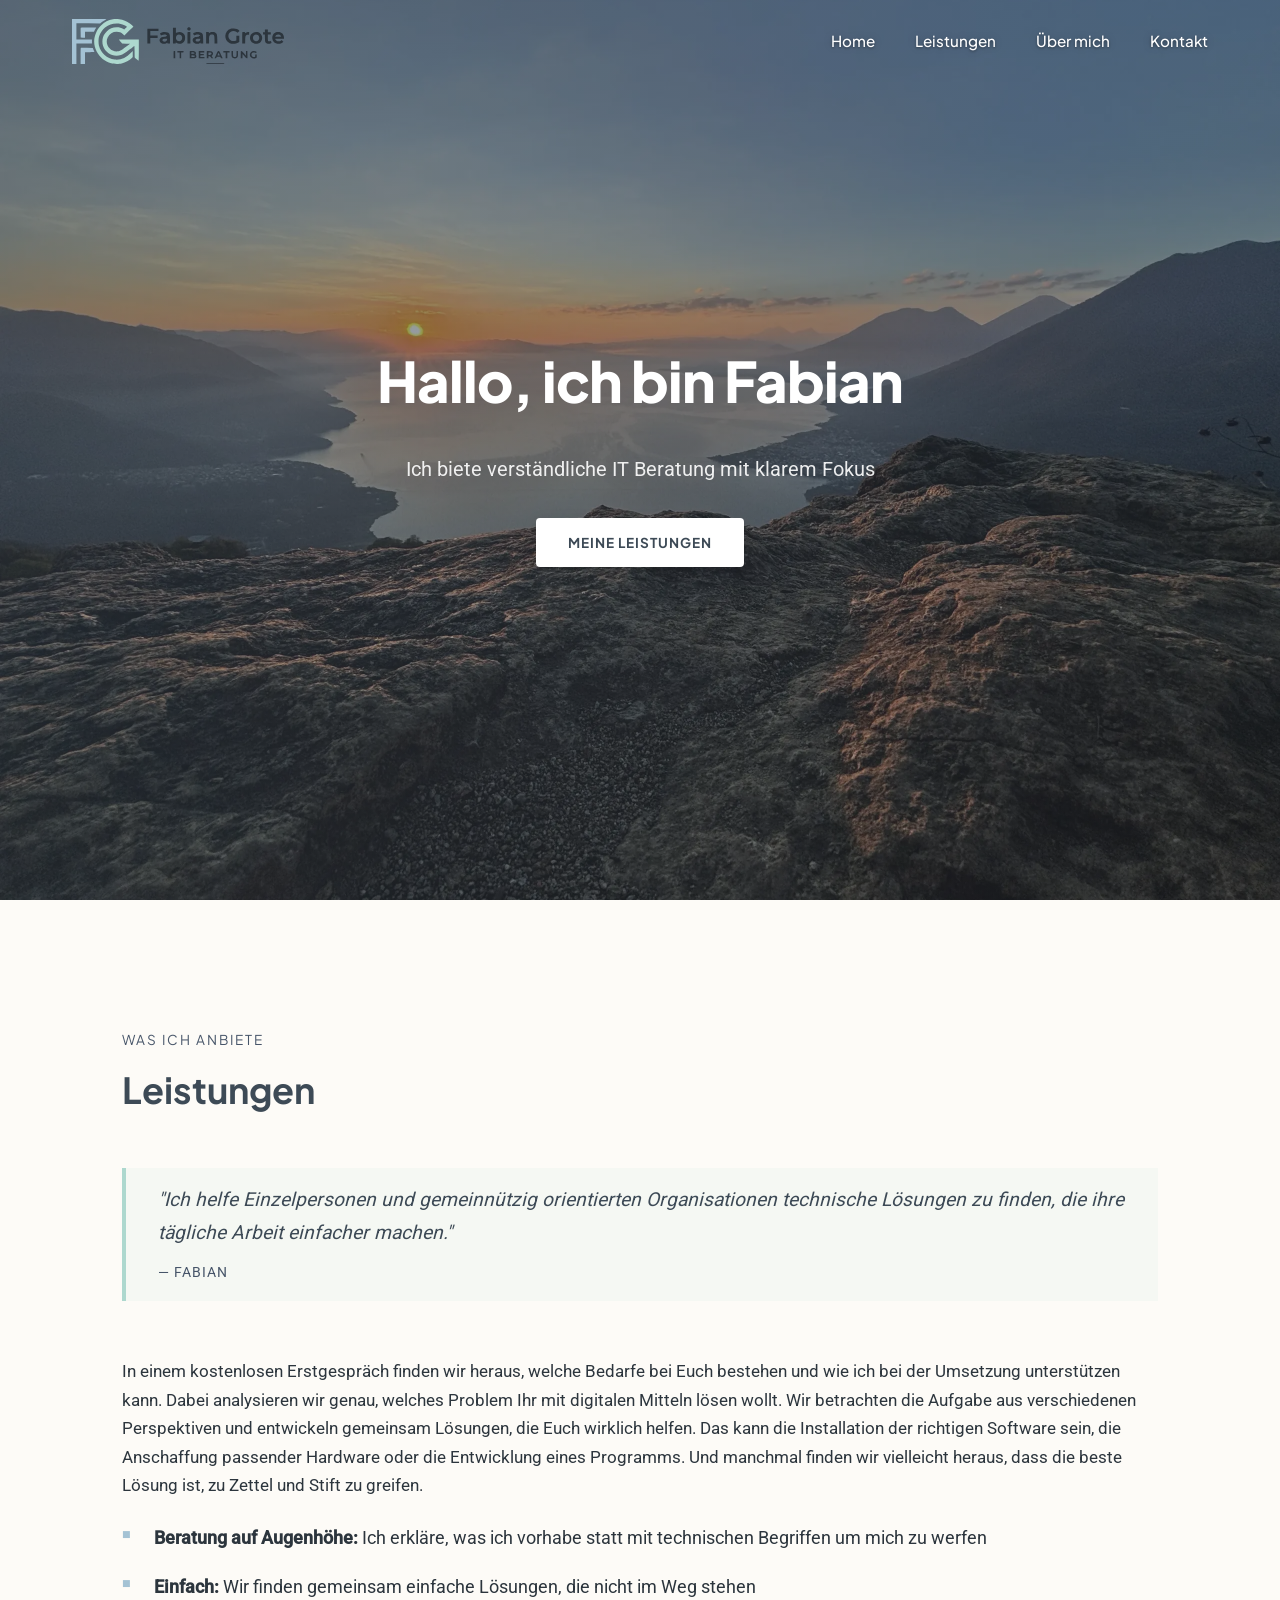
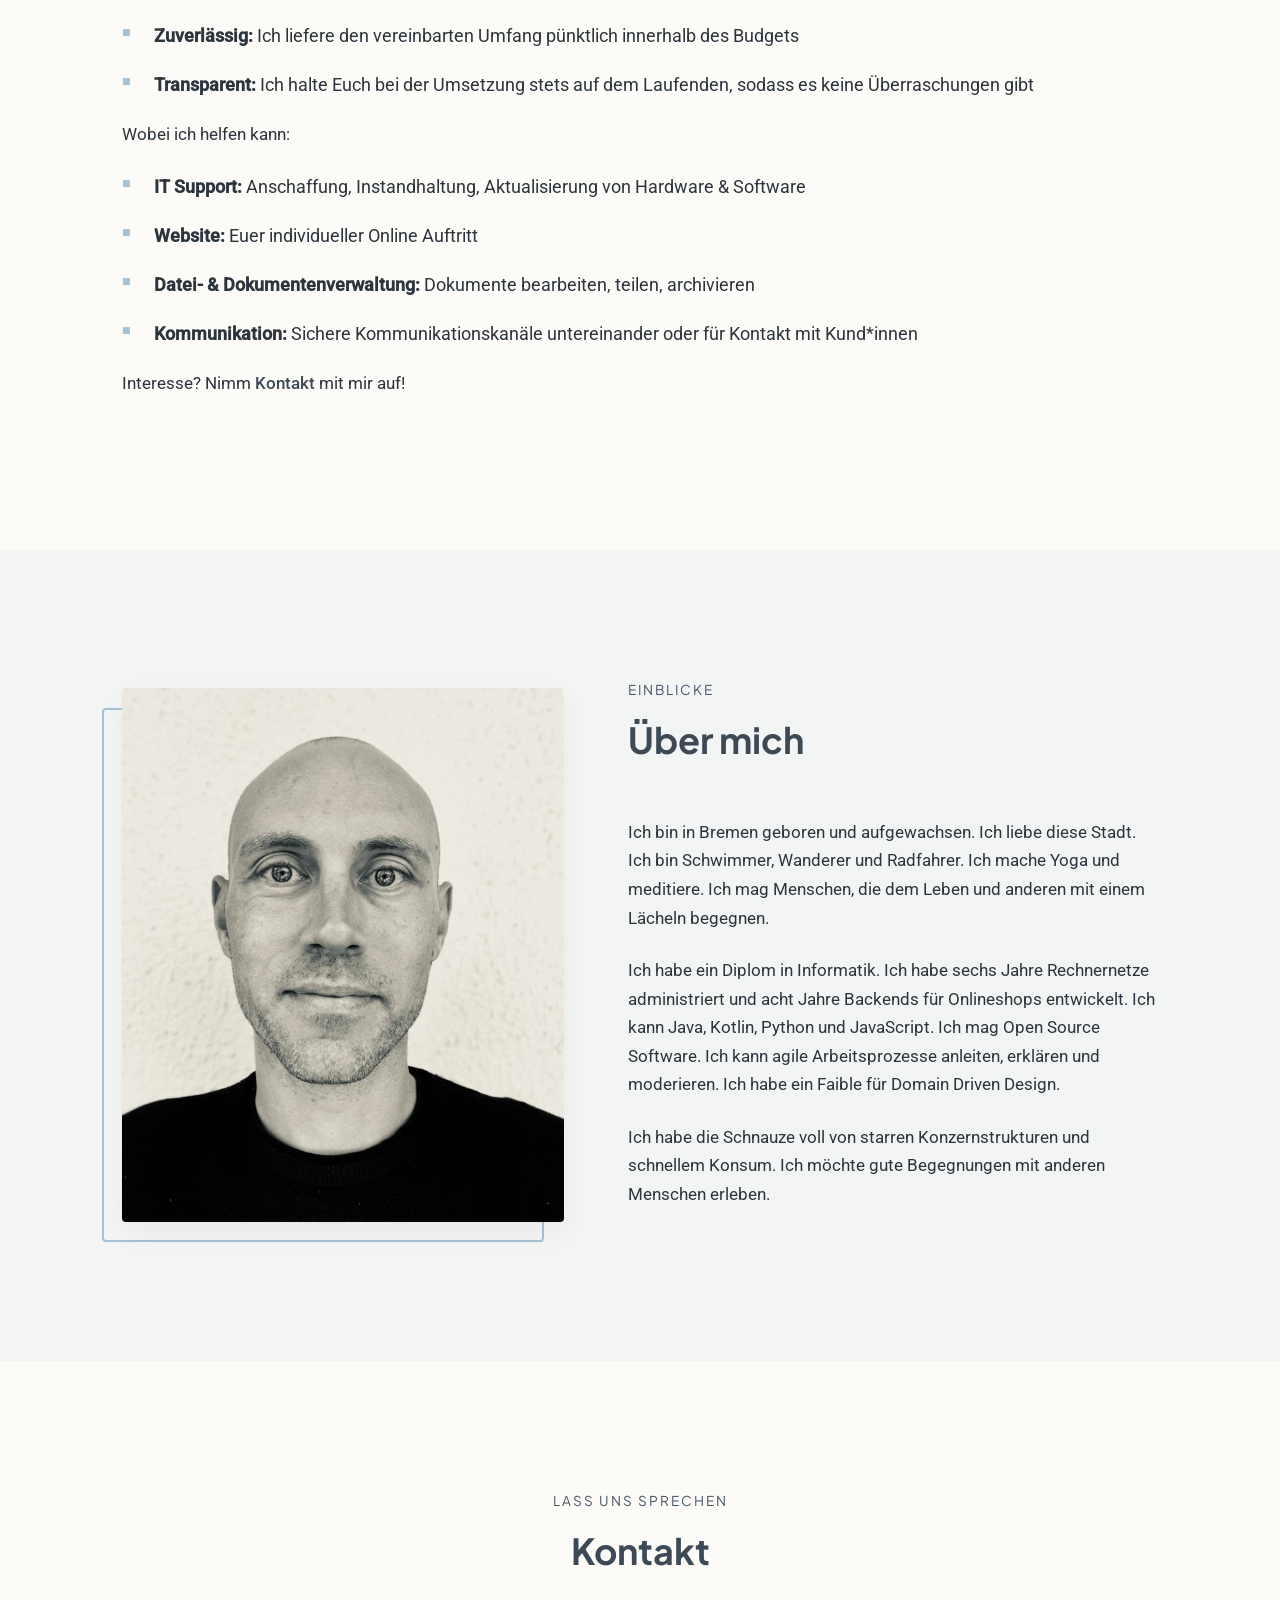
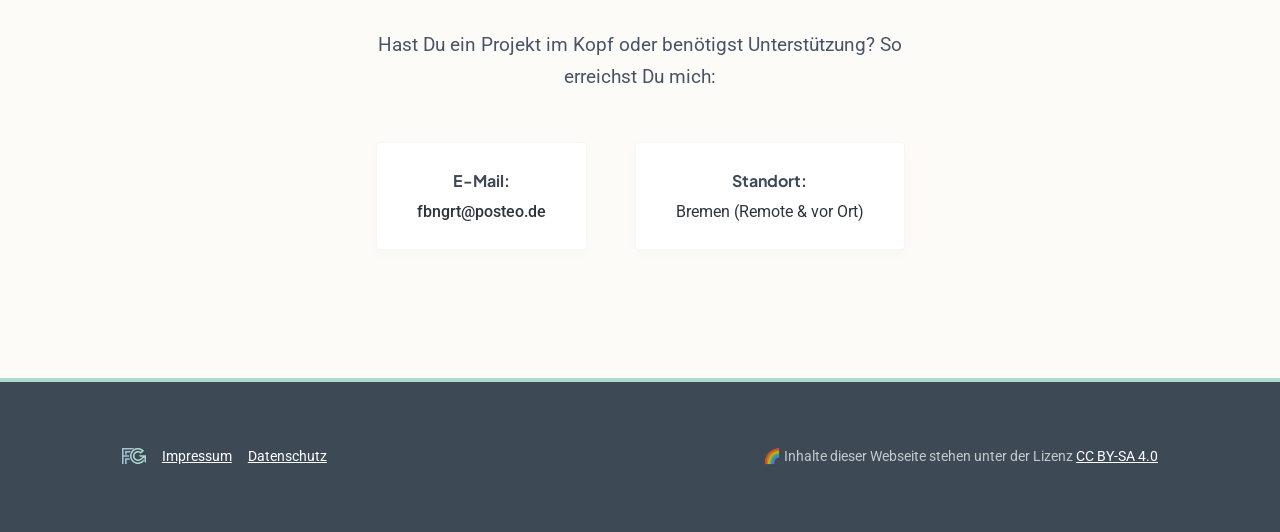
==== commit d50eafb2: "slight adjustments" ====
--- a/index.html
+++ b/index.html
@@ -85,8 +85,9 @@
                     <strong>Transparent:</strong> Ich halte Euch bei der Umsetzung stets auf dem Laufenden, sodass es keine Überraschungen gibt
                 </li>
             </ul>
-
-            <p>Wobei ich helfen kann:</p>
+            <div class="profile-text">
+                <p>Wobei ich helfen kann:</p>
+            </div>
             <ul class="bullet-list">
                 <li><strong>IT Support:</strong> Anschaffung, Instandhaltung, Aktualisierung von Hardware & Software
                 </li>
@@ -96,7 +97,9 @@
                     <strong>Kommunikation:</strong> Sichere Kommunikationskanäle untereinander oder für Kontakt mit Kund*innen
                 </li>
             </ul>
-            <p>Interesse? Nimm <a href="#kontakt">Kontakt</a> mit mir auf!</p>
+            <div class="profile-text">
+                <p>Interesse? Nimm <a href="#kontakt">Kontakt</a> mit mir auf!</p>
+            </div>
         </div>
     </section>
 
@@ -149,6 +152,7 @@
     </div>
 </footer>
 
+<!-- Impressum -->
 <div id="impressum-modal" class="modal" aria-hidden="true" role="dialog" aria-labelledby="impressum-heading">
     <div class="modal-content">
         <button id="impressum-close" class="modal-close-btn" aria-label="Schließen">&times;</button>
@@ -168,6 +172,7 @@
     </div>
 </div>
 
+<!-- Datenschutz -->
 <div id="datenschutz-modal" class="modal" aria-hidden="true" role="dialog" aria-labelledby="datenschutz-heading">
     <div class="modal-content">
         <button id="datenschutz-close" class="modal-close-btn" aria-label="Schließen">&times;</button>
--- a/css/style.css
+++ b/css/style.css
@@ -468,7 +468,6 @@
 footer a {
     color: var(--color-white);
     transition: color 0.3s ease;
-    text-decoration: none;
 }
 
 footer a:hover {
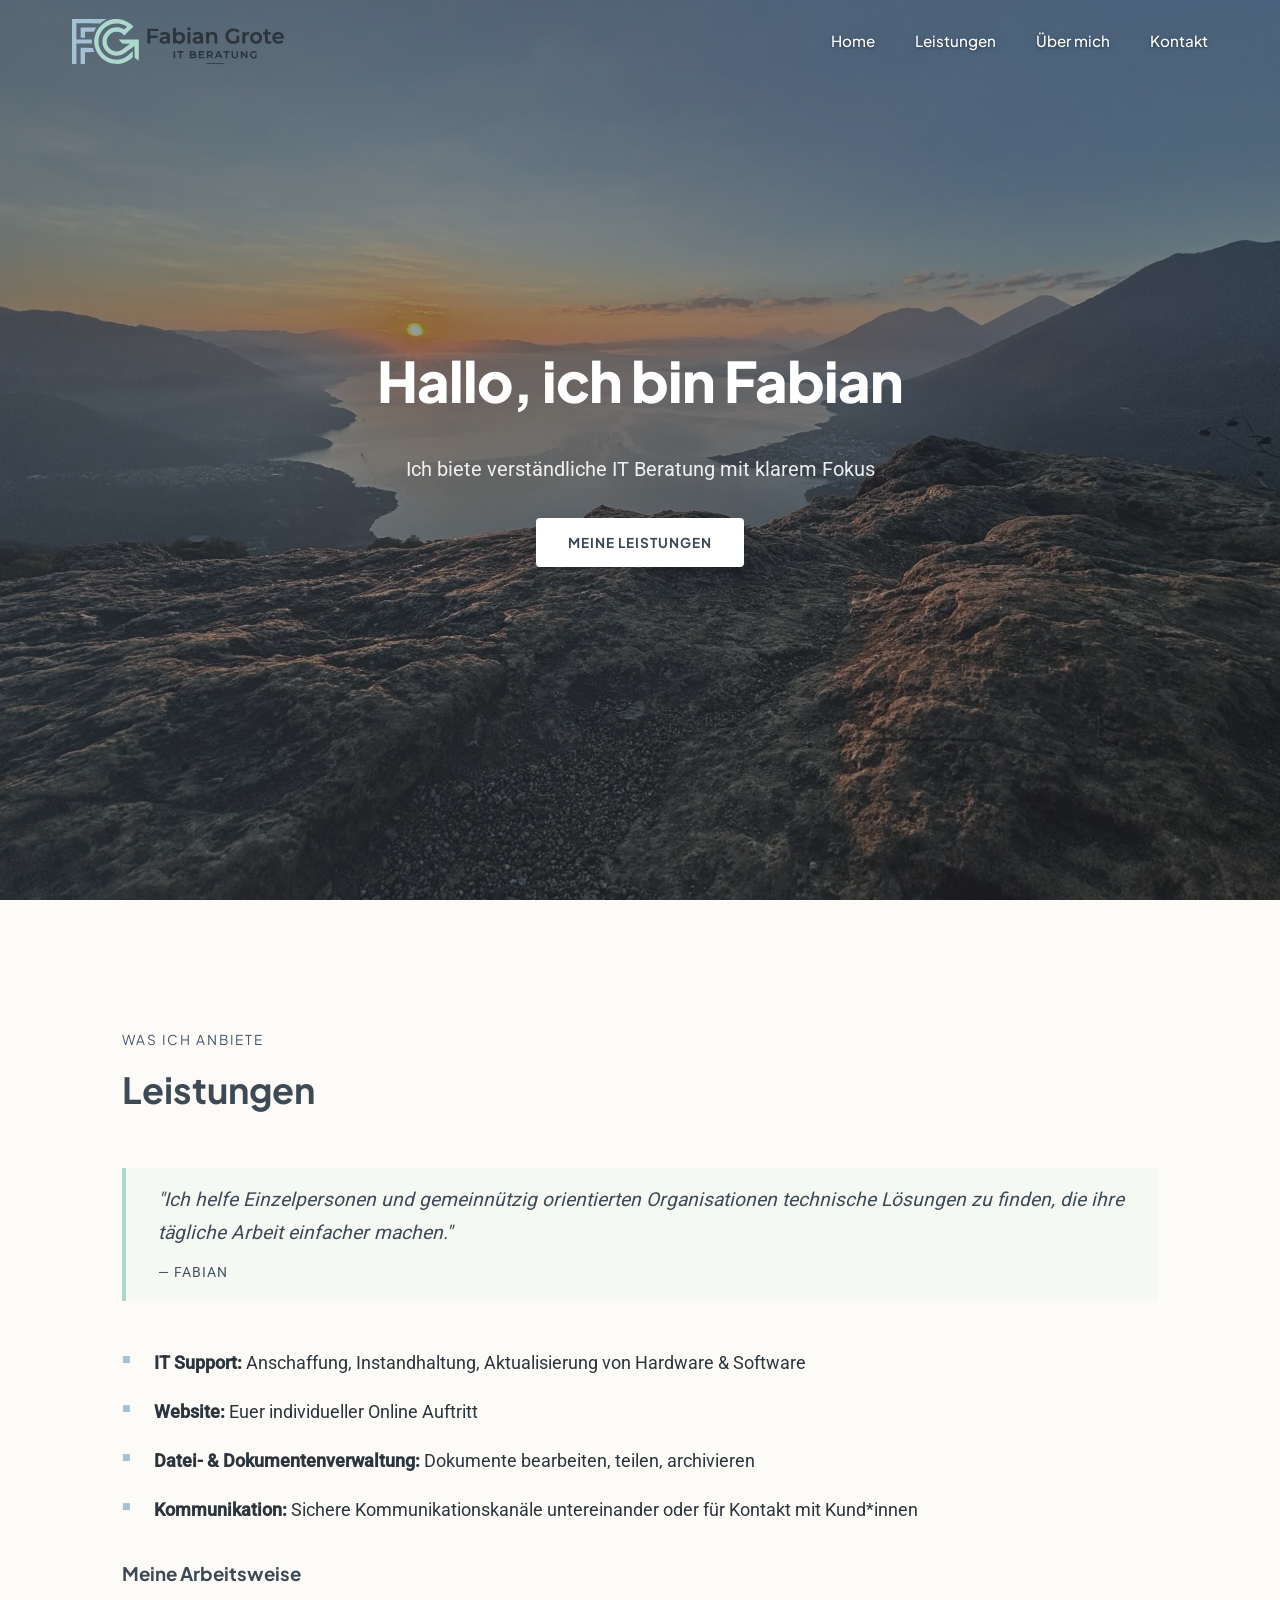
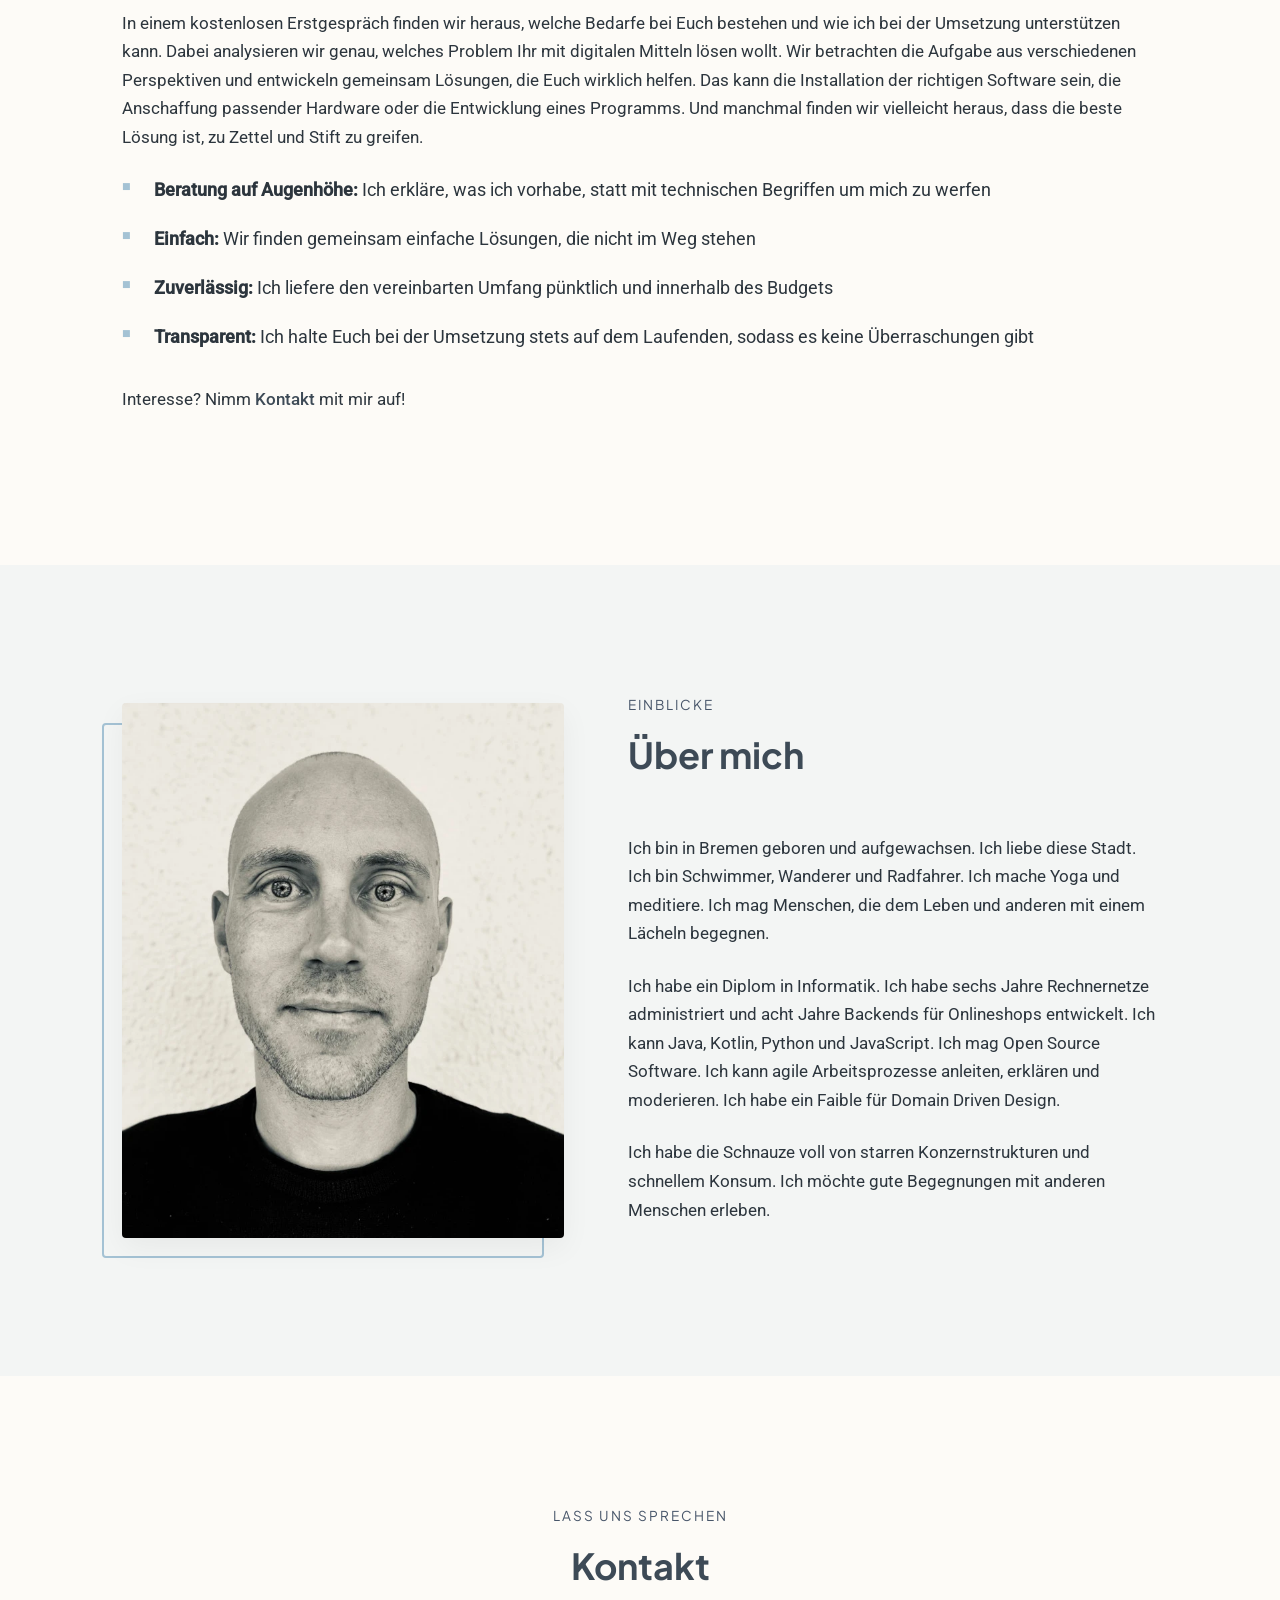
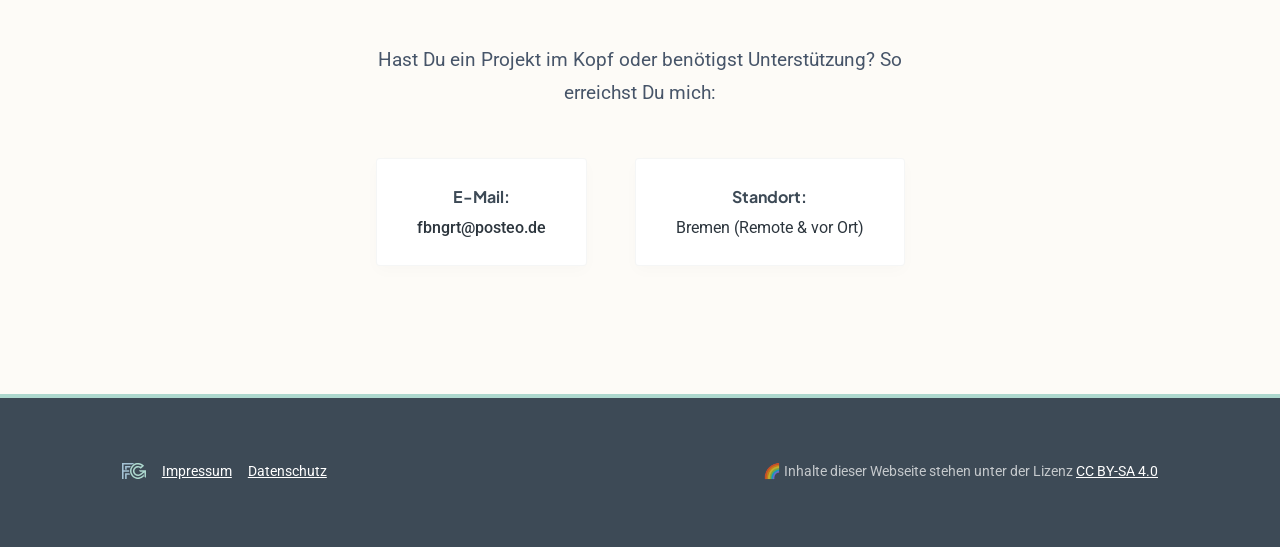
==== commit 69befef8: "improve section leistungen" ====
--- a/index.html
+++ b/index.html
@@ -64,7 +64,17 @@
                 <p class="quote-text">"Ich helfe Einzelpersonen und gemeinnützig orientierten Organisationen technische Lösungen zu finden, die ihre tägliche Arbeit einfacher machen."</p>
                 <span class="quote-author">— Fabian</span>
             </div>
-
+            <ul class="bullet-list">
+                <li><strong>IT Support:</strong> Anschaffung, Instandhaltung, Aktualisierung von Hardware & Software
+                </li>
+                <li><strong>Website:</strong> Euer individueller Online Auftritt</li>
+                <li><strong>Datei- & Dokumentenverwaltung:</strong> Dokumente bearbeiten, teilen, archivieren</li>
+                <li>
+                    <strong>Kommunikation:</strong> Sichere Kommunikationskanäle untereinander oder für Kontakt mit Kund*innen
+                </li>
+            </ul>
+
+            <h3>Meine Arbeitsweise</h3>
             <div class="profile-text">
                 <p> In einem kostenlosen Erstgespräch finden wir heraus, welche Bedarfe bei Euch
                     bestehen und wie ich bei der Umsetzung unterstützen kann. Dabei analysieren wir genau, welches Problem
@@ -74,29 +84,20 @@
                     manchmal finden wir vielleicht heraus, dass die beste Lösung ist, zu Zettel
                     und Stift zu greifen.</p>
             </div>
+
             <ul class="bullet-list">
                 <li>
-                    <strong>Beratung auf Augenhöhe:</strong> Ich erkläre, was ich vorhabe statt mit technischen Begriffen um mich zu werfen
+                    <strong>Beratung auf Augenhöhe:</strong> Ich erkläre, was ich vorhabe, statt mit technischen Begriffen um mich zu werfen
                 </li>
                 <li><strong>Einfach:</strong> Wir finden gemeinsam einfache Lösungen, die nicht im Weg stehen</li>
-                <li><strong>Zuverlässig:</strong> Ich liefere den vereinbarten Umfang pünktlich innerhalb des Budgets
+                <li>
+                    <strong>Zuverlässig:</strong> Ich liefere den vereinbarten Umfang pünktlich und innerhalb des Budgets
                 </li>
                 <li>
                     <strong>Transparent:</strong> Ich halte Euch bei der Umsetzung stets auf dem Laufenden, sodass es keine Überraschungen gibt
                 </li>
             </ul>
-            <div class="profile-text">
-                <p>Wobei ich helfen kann:</p>
-            </div>
-            <ul class="bullet-list">
-                <li><strong>IT Support:</strong> Anschaffung, Instandhaltung, Aktualisierung von Hardware & Software
-                </li>
-                <li><strong>Website:</strong> Euer individueller Online Auftritt</li>
-                <li><strong>Datei- & Dokumentenverwaltung:</strong> Dokumente bearbeiten, teilen, archivieren</li>
-                <li>
-                    <strong>Kommunikation:</strong> Sichere Kommunikationskanäle untereinander oder für Kontakt mit Kund*innen
-                </li>
-            </ul>
+
             <div class="profile-text">
                 <p>Interesse? Nimm <a href="#kontakt">Kontakt</a> mit mir auf!</p>
             </div>
--- a/css/style.css
+++ b/css/style.css
@@ -322,7 +322,7 @@
 .quote-box {
     border-left: 4px solid var(--color-accent-mint);
     padding: 1rem 0 1rem 2rem;
-    margin-bottom: 3.5rem;
+    margin-bottom: 3rem;
     background-color: rgba(173, 216, 206, 0.1);
 }
 
@@ -343,7 +343,7 @@
 .bullet-list {
     list-style: none;
     padding: 0;
-    margin: 0;
+    margin: 0 0 2rem;
 }
 
 .bullet-list li {
@@ -472,6 +472,7 @@
 
 footer a:hover {
     color: var(--color-accent-mint);
+    text-decoration: underline;
 }
 
 /* ==========================================================================
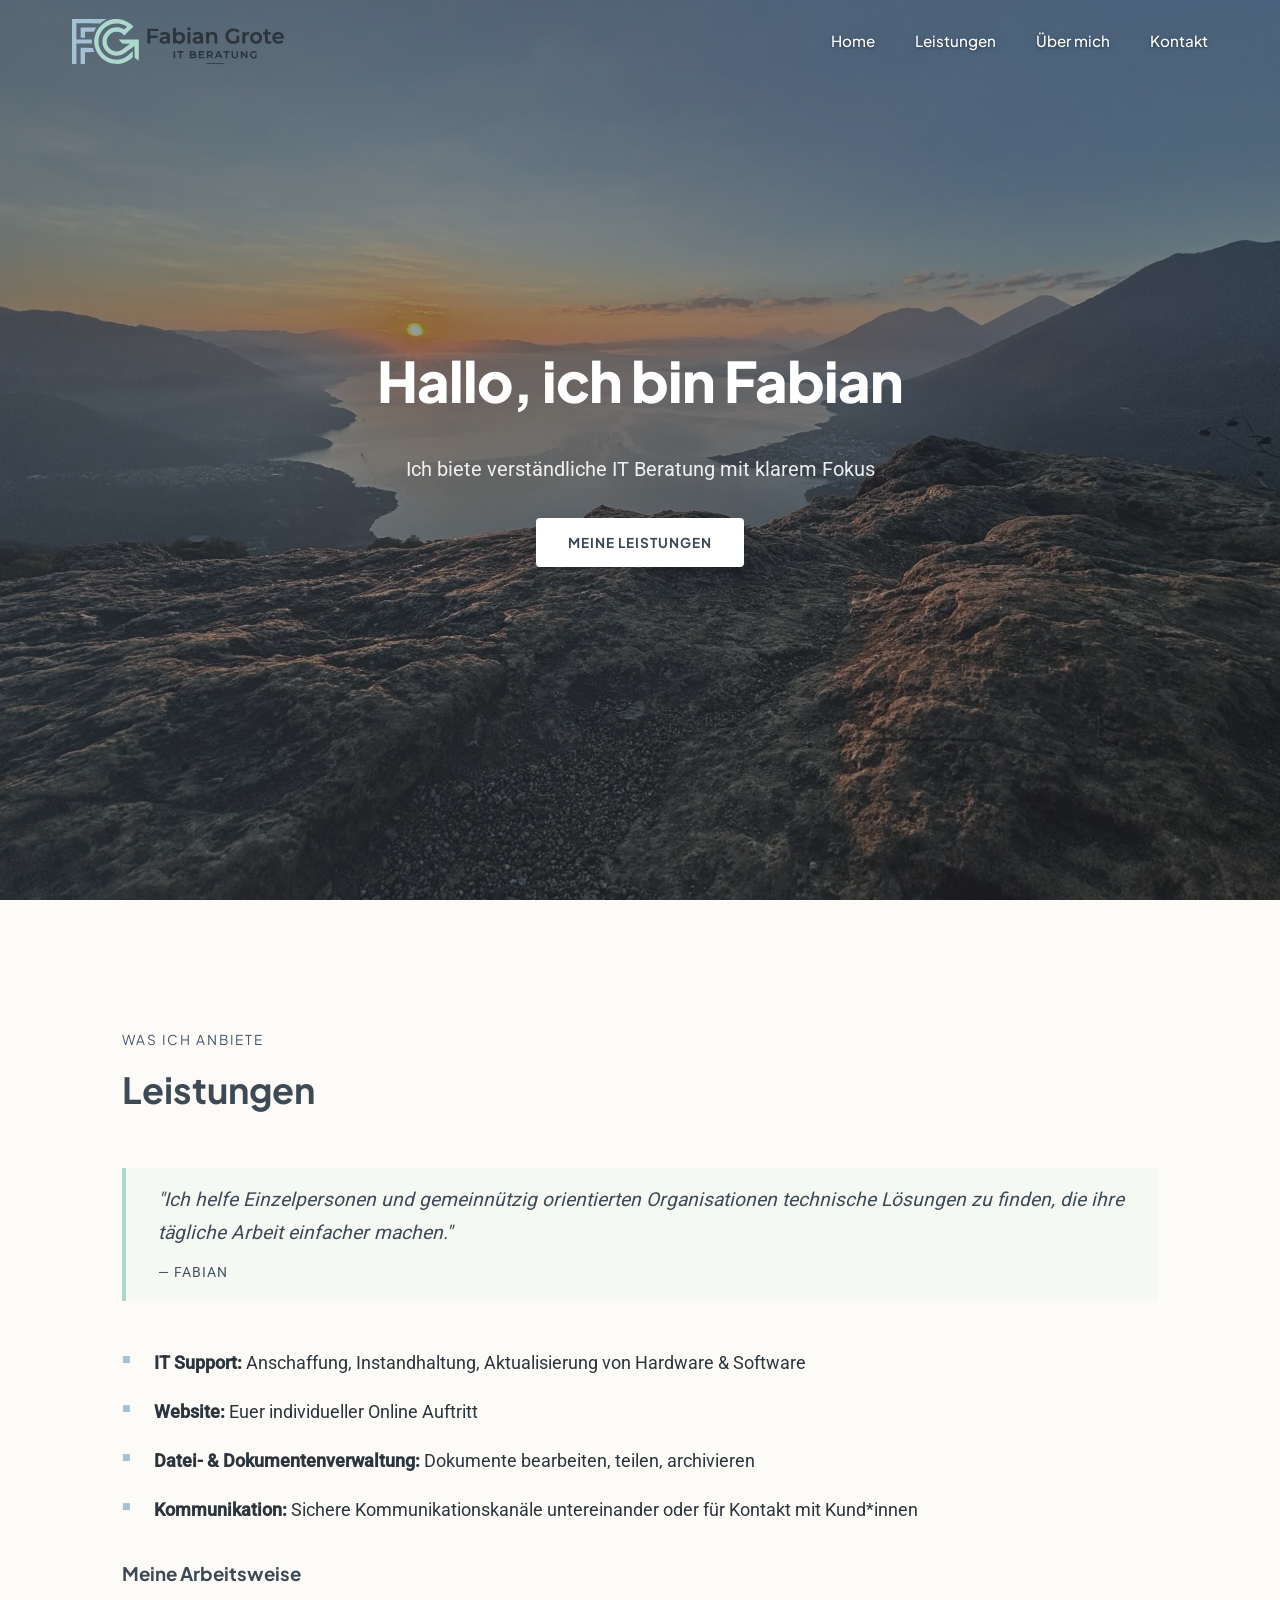
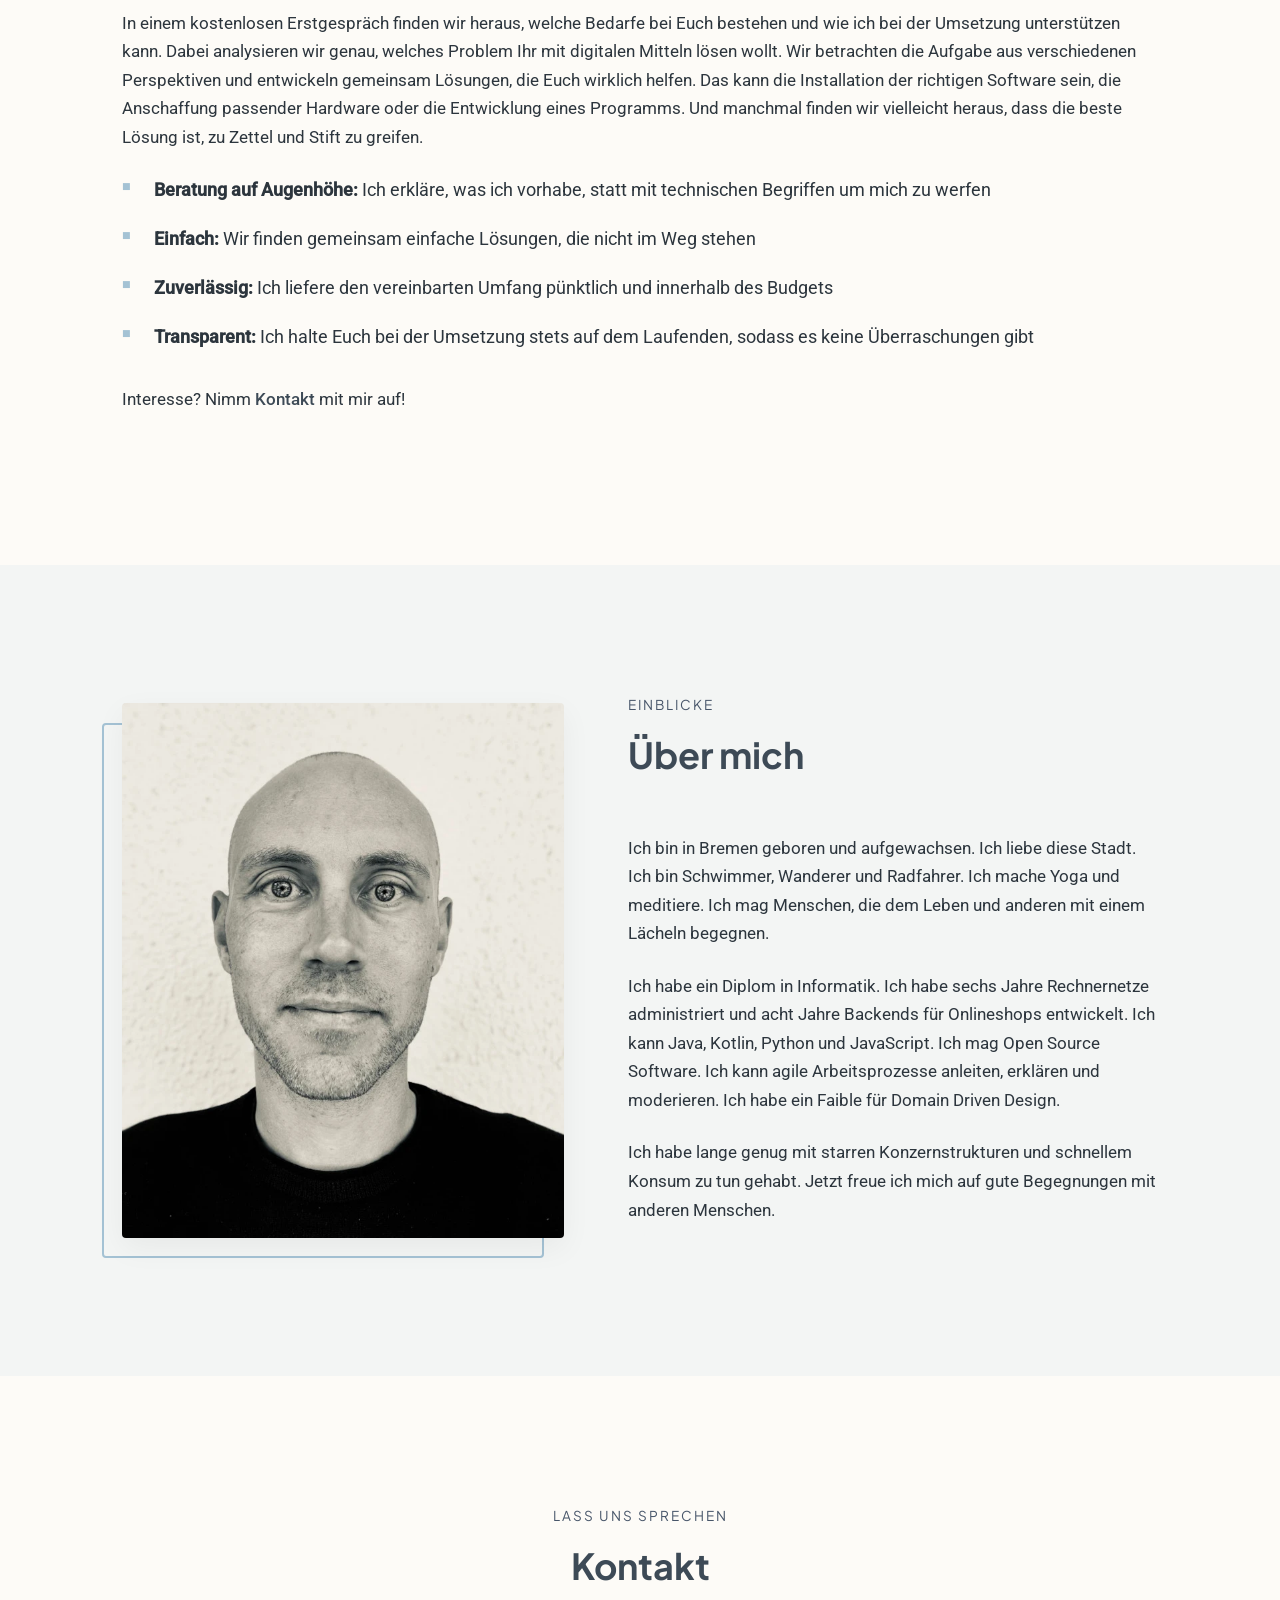
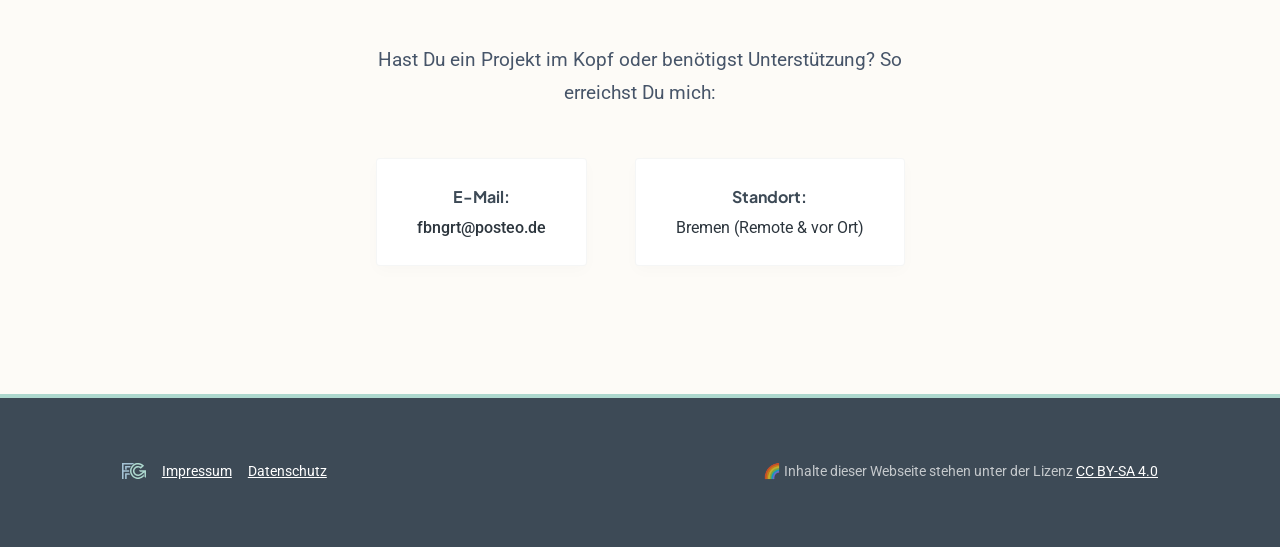
==== commit 907bf89d: "change phrasing in über mich" ====
--- a/index.html
+++ b/index.html
@@ -116,7 +116,7 @@
                 <h2 id="heading-uebermich">Über mich</h2>
                 <p>Ich bin in Bremen geboren und aufgewachsen. Ich liebe diese Stadt. Ich bin Schwimmer, Wanderer und Radfahrer. Ich mache Yoga und meditiere. Ich mag Menschen, die dem Leben und anderen mit einem Lächeln begegnen.</p>
                 <p> Ich habe ein Diplom in Informatik. Ich habe sechs Jahre Rechnernetze administriert und acht Jahre Backends für Onlineshops entwickelt. Ich kann Java, Kotlin, Python und JavaScript. Ich mag Open Source Software. Ich kann agile Arbeitsprozesse anleiten, erklären und moderieren. Ich habe ein Faible für Domain Driven Design.</p>
-                <p> Ich habe die Schnauze voll von starren Konzernstrukturen und schnellem Konsum. Ich möchte gute Begegnungen mit anderen Menschen erleben.</p>
+                <p> Ich habe lange genug mit starren Konzernstrukturen und schnellem Konsum zu tun gehabt. Jetzt freue ich mich auf gute Begegnungen mit anderen Menschen.</p>
             </div>
         </div>
     </section>
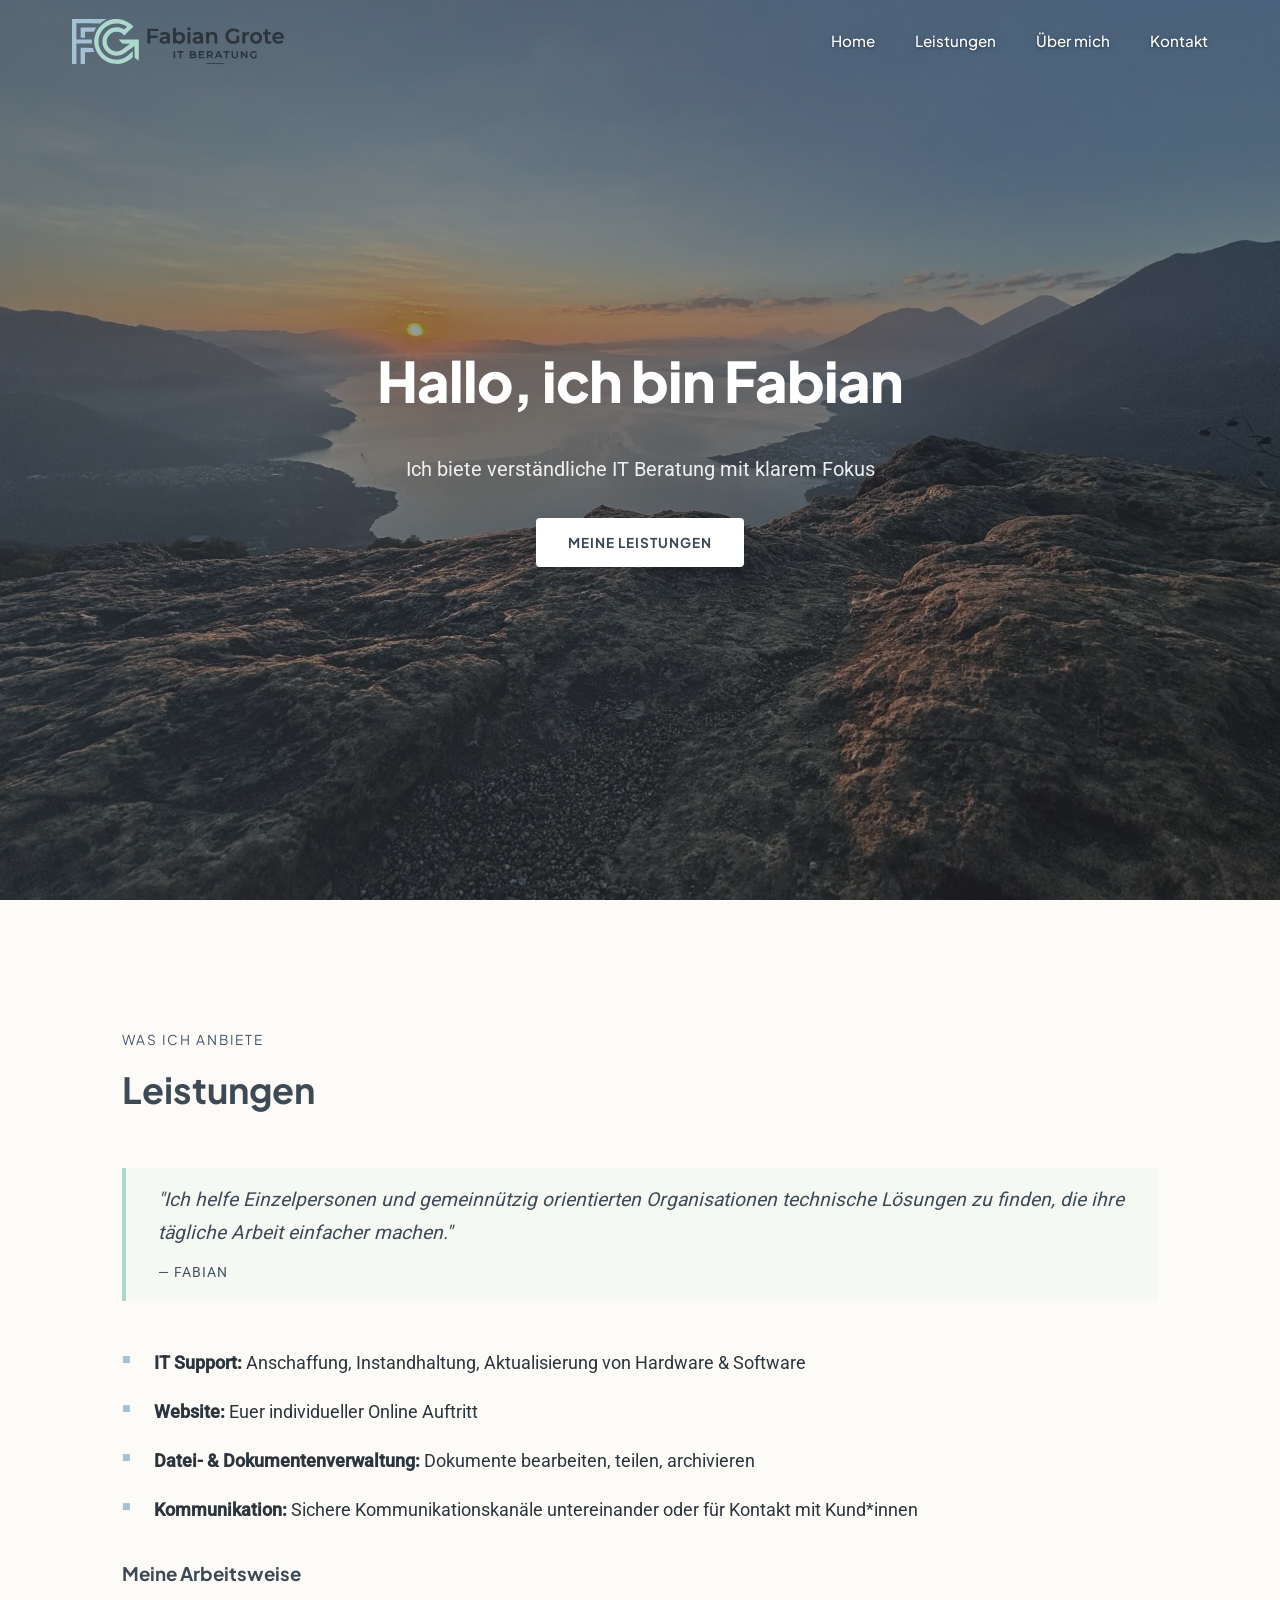
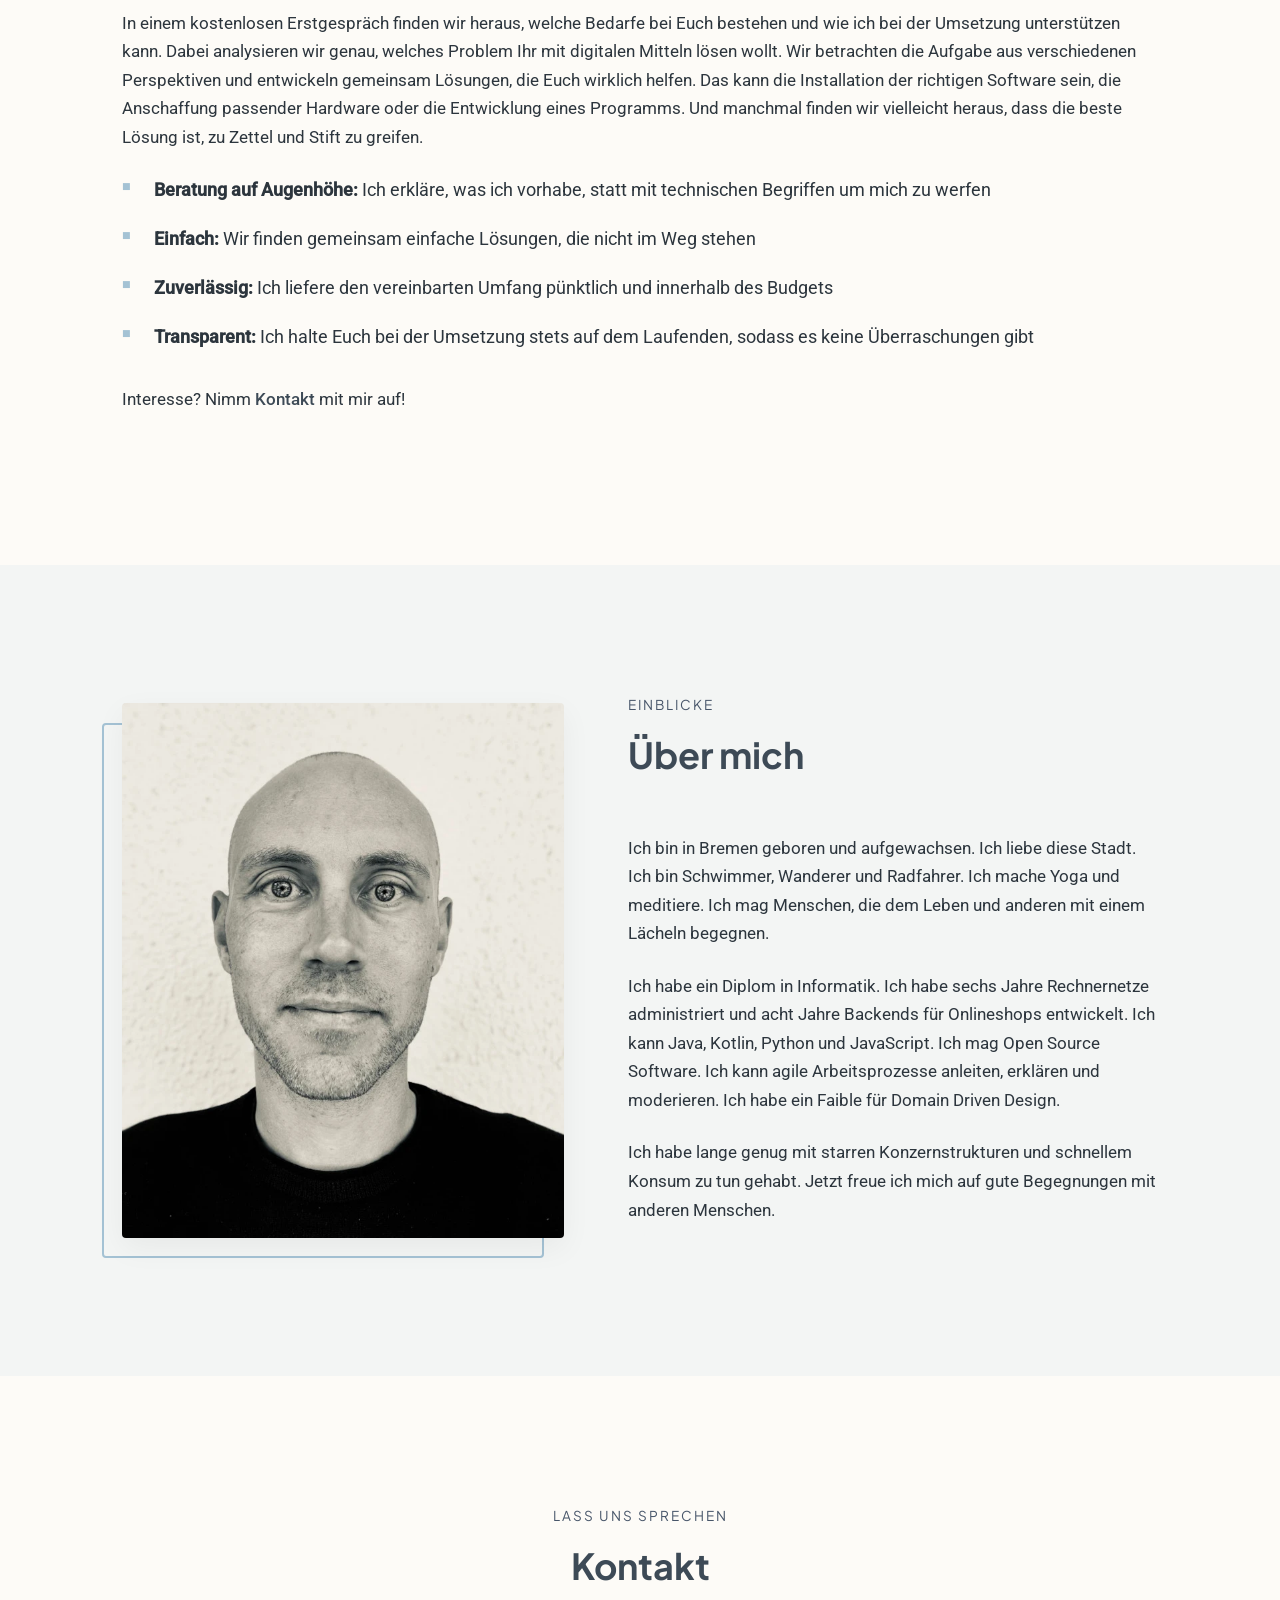
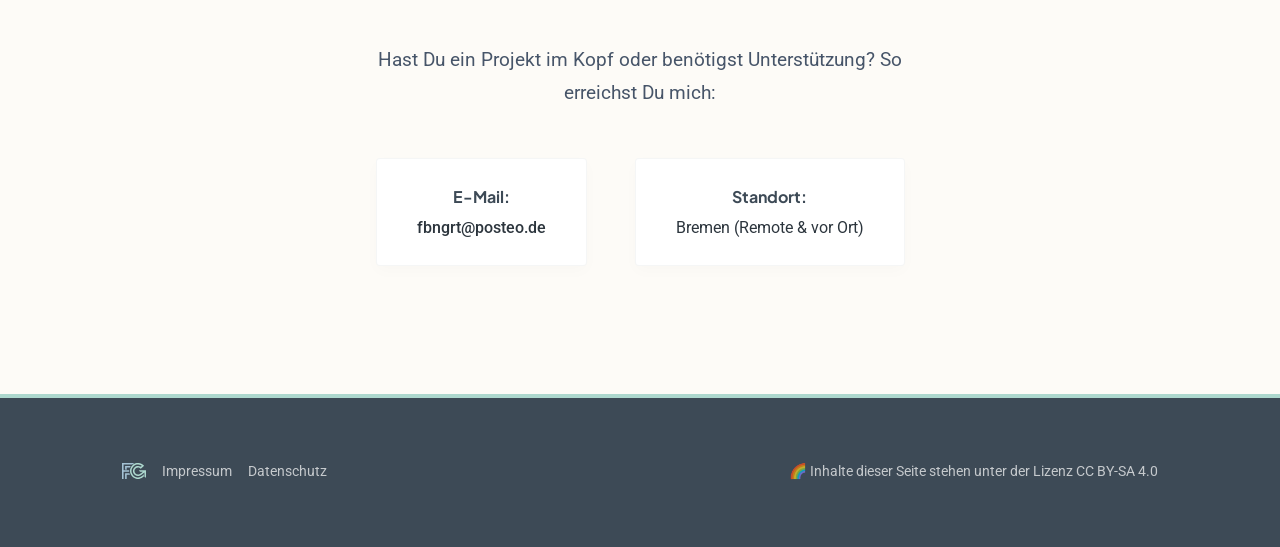
==== commit 9a0020fc: "improve link aesthetics" ====
--- a/index.html
+++ b/index.html
@@ -147,7 +147,7 @@
         <p><a href="#home"><img class="footer-logo" src="img/favicon.svg" alt="FG Logo"></a></p>
         <p><a href="#" id="impressum-open">Impressum</a></p>
         <p><a href="#" id="datenschutz-open">Datenschutz</a></p>
-        <p>🌈 Inhalte dieser Webseite stehen unter der Lizenz
+        <p>🌈 Inhalte dieser Seite stehen unter der Lizenz
             <a href="https://creativecommons.org/licenses/by-sa/4.0/deed.de" target="_blank"
                rel="noopener">CC BY-SA 4.0</a></p>
     </div>
--- a/css/style.css
+++ b/css/style.css
@@ -169,6 +169,13 @@
     padding: 0;
     display: flex;
     gap: 2.5rem;
+}
+
+.nav-links a:hover,
+.nav-links a.active {
+    text-decoration: underline;
+    text-decoration-color: var(--color-accent-mint);
+    text-decoration-thickness: .1rem;
 }
 
 .nav-links a {
@@ -309,7 +316,10 @@
 
 .content-section a:hover,
 .content-section a:focus {
-    color: var(--color-accent-mint);
+    color: var(--color-text-light);
+    text-decoration: underline;
+    text-decoration-color: var(--color-accent-mint);
+    text-decoration-thickness: .1rem;
 }
 
 .alt-bg {
@@ -466,13 +476,15 @@
 }
 
 footer a {
-    color: var(--color-white);
+    color: rgba(255, 255, 255, 0.7);
     transition: color 0.3s ease;
+    text-decoration: none;
 }
 
 footer a:hover {
-    color: var(--color-accent-mint);
     text-decoration: underline;
+    text-decoration-color: var(--color-accent-mint);
+    text-decoration-thickness: .1rem;
 }
 
 /* ==========================================================================
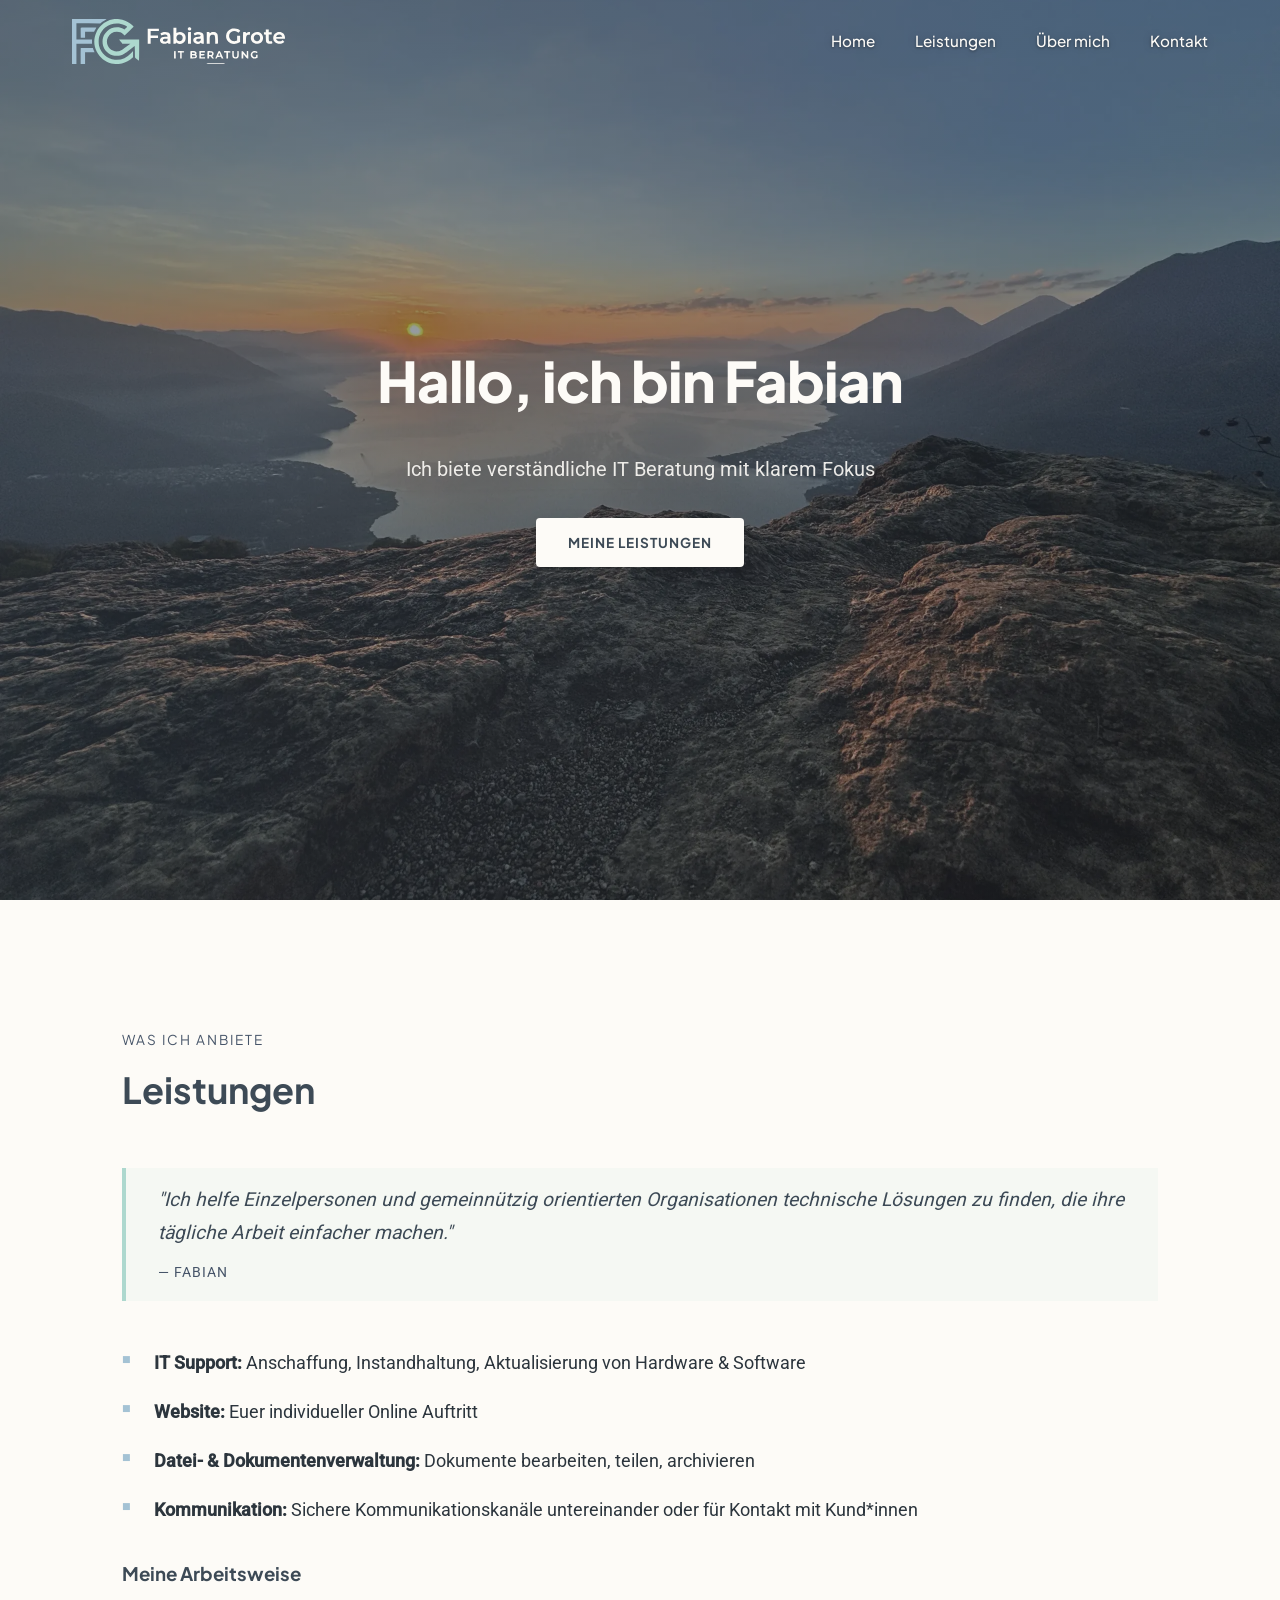
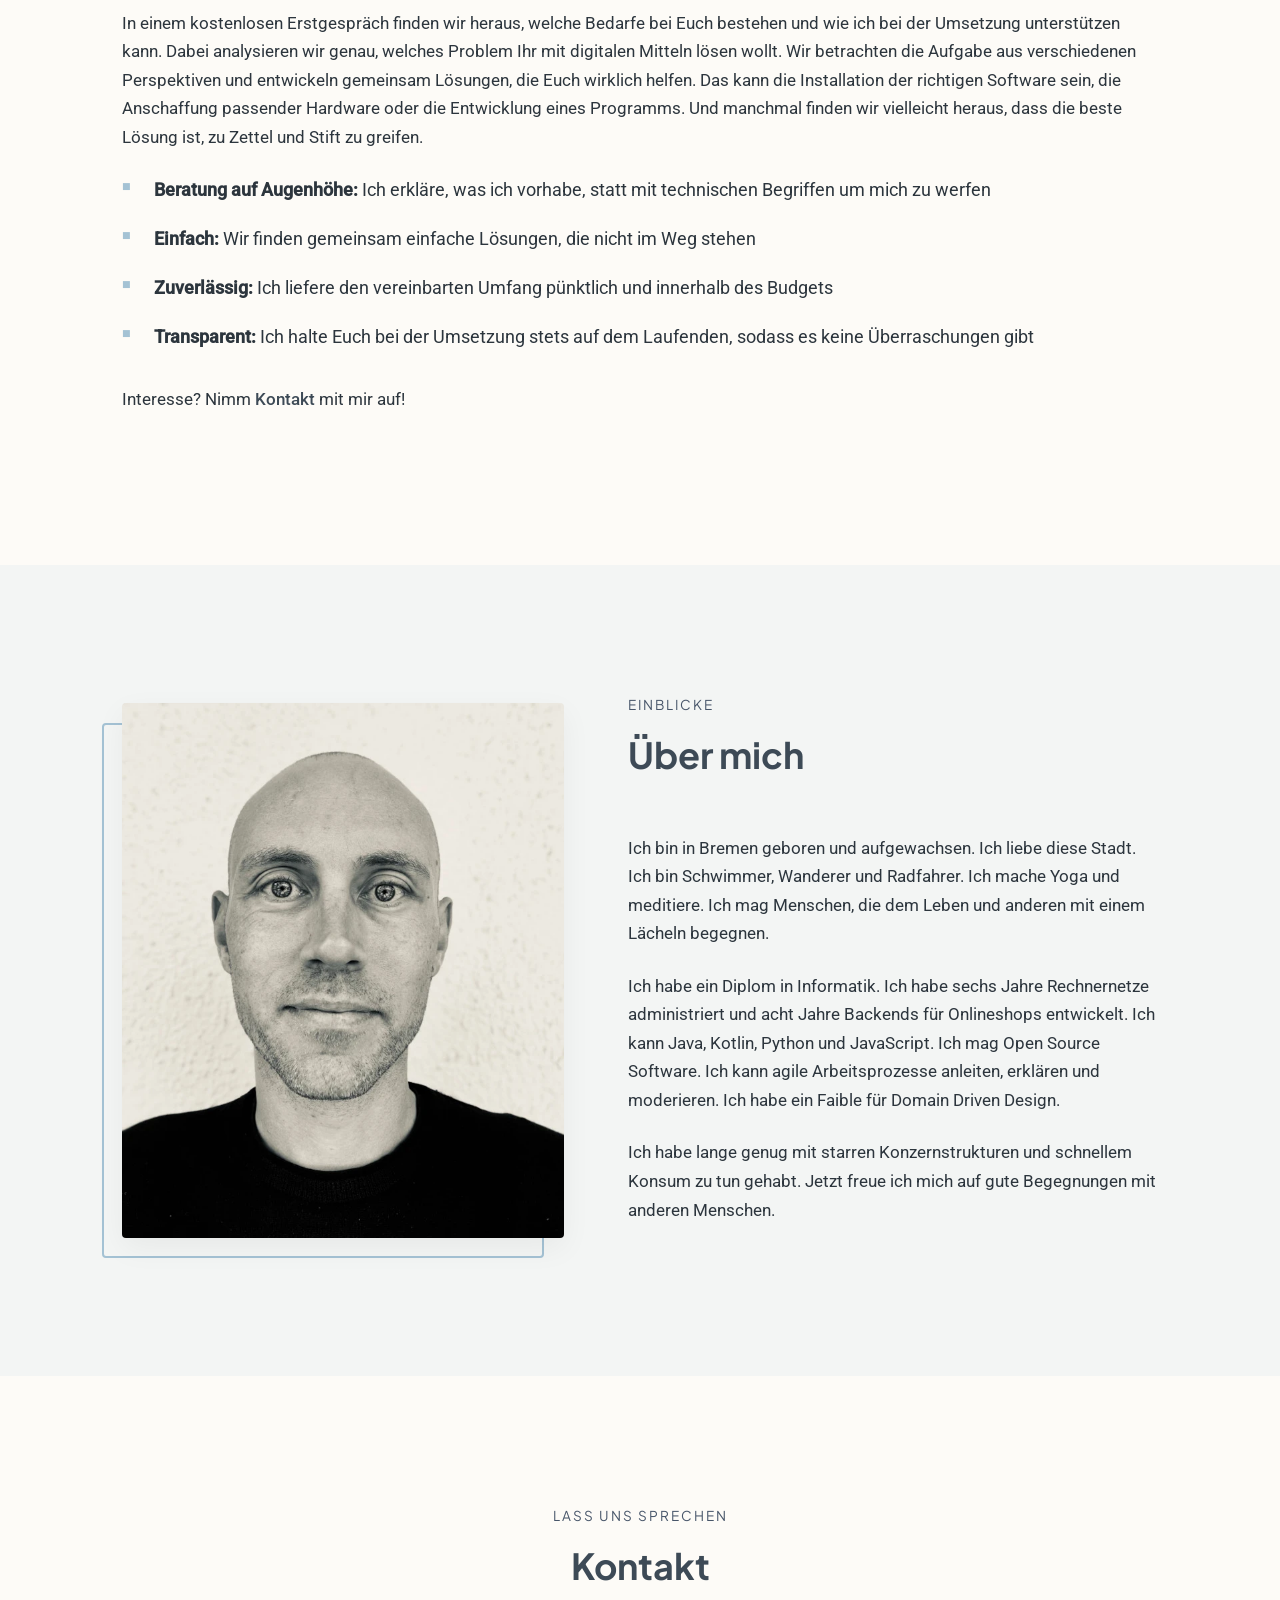
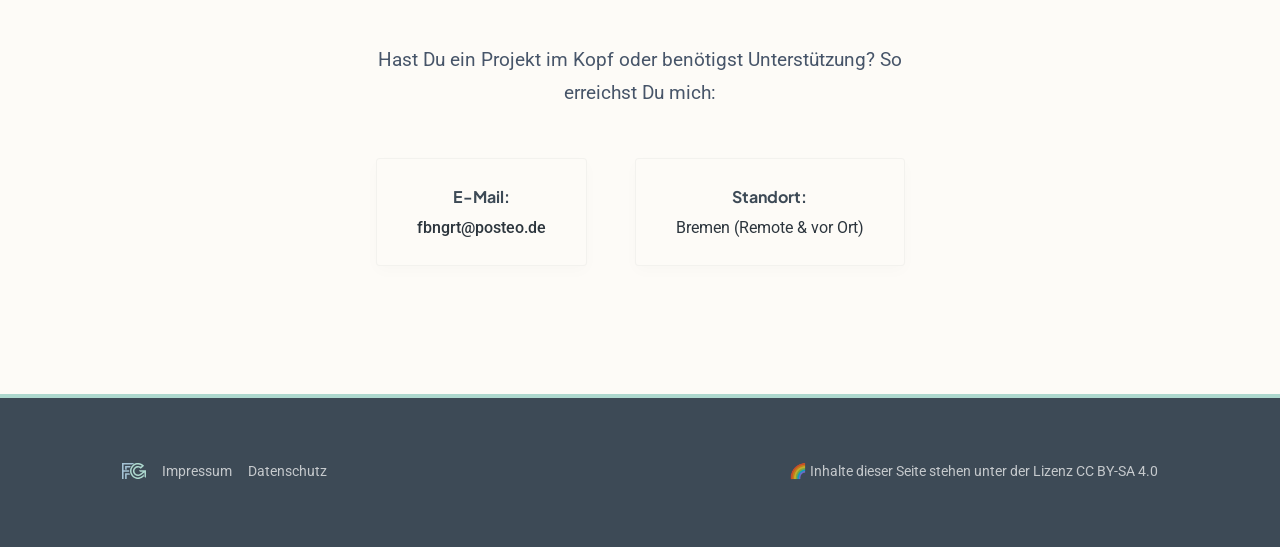
==== commit 8337344f: "logo improvements" ====
--- a/index.html
+++ b/index.html
@@ -13,7 +13,7 @@
     <meta property="og:url" content="https://fabiangrote.de/">
     <meta property="og:title" content="Fabian Grote | IT Beratung Bremen">
     <meta property="og:description" content="Verständliche IT Beratung auf Augenhöhe in Bremen">
-    <meta property="og:image" content="https://fabiangrote.de/img/logo.webp">
+    <meta property="og:image" content="https://fabiangrote.de/img/favicon.webp">
 
     <link rel="stylesheet" href="css/style.css">
     <link rel="icon" href="img/favicon.svg" type="image/svg+xml">
@@ -23,9 +23,7 @@
 <!-- Fixierte Navigation -->
 <nav class="navbar">
     <div class="nav-container">
-        <a href="#home" class="nav-logo" aria-label="Fabian Grote Startseite">
-            <img src="img/logo.svg" alt="Fabian Grote IT Beratung Logo">
-        </a>
+        <a href="#home" class="nav-logo" aria-label="Fabian Grote Startseite"> </a>
 
         <!-- Neuer Hamburger-Button für Mobilgeräte -->
         <button class="menu-toggle" id="mobile-menu-btn" aria-label="Menü öffnen" aria-expanded="false">
--- a/css/style.css
+++ b/css/style.css
@@ -12,7 +12,7 @@
 
     --color-text-dark: #2c353d;
     --color-text-light: #475569;
-    --color-white: #ffffff;
+    --color-off-white: #fdfbf7;
 }
 
 /* roboto-regular - latin */
@@ -157,9 +157,16 @@
     padding: 0.8rem 2rem;
 }
 
-.nav-logo img {
+.navbar.scrolled .nav-logo {
+    background-image: url('../img/logo.svg');
+}
+
+.nav-logo  {
+    background-image: url('../img/logo_.svg');
+    background-size: 100%;
+    background-repeat: no-repeat;
     height: 45px;
-    width: auto;
+    width: 213px;
     display: block;
 }
 
@@ -171,16 +178,9 @@
     gap: 2.5rem;
 }
 
-.nav-links a:hover,
-.nav-links a.active {
-    text-decoration: underline;
-    text-decoration-color: var(--color-accent-mint);
-    text-decoration-thickness: .1rem;
-}
-
 .nav-links a {
     text-decoration: none;
-    color: var(--color-white); /* Weißer Text auf dem Hero-Bild, damit man es gut lesen kann */
+    color: var(--color-off-white); /* Weißer Text auf dem Hero-Bild, damit man es gut lesen kann */
     font-family: var(--font-headings);
     font-weight: 500;
     font-size: 0.95rem;
@@ -216,7 +216,7 @@
 .menu-toggle .bar {
     width: 100%;
     height: 2px;
-    background-color: var(--color-white); /* Weiß auf dem Hero-Bild */
+    background-color: var(--color-off-white); /* Weiß auf dem Hero-Bild */
     transition: all 0.3s ease;
 }
 
@@ -238,7 +238,7 @@
     justify-content: center;
     align-items: center;
     text-align: center;
-    color: var(--color-white);
+    color: var(--color-off-white);
     padding: 0 1rem;
 }
 
@@ -260,7 +260,7 @@
 
 .hero-content h1 {
     font-size: 3.5rem;
-    color: var(--color-white);
+    color: var(--color-off-white);
     margin-bottom: 1.5rem;
     font-weight: 800;
     letter-spacing: -1px;
@@ -274,7 +274,7 @@
 
 .cta-button {
     display: inline-block;
-    background-color: var(--color-white);
+    background-color: var(--color-off-white);
     color: var(--color-primary);
     text-decoration: none;
     padding: 0.8rem 2rem;
@@ -432,7 +432,7 @@
 }
 
 .contact-item {
-    background: var(--color-white);
+    background: var(--color-off-white);
     padding: 1.5rem 2.5rem;
     border-radius: 4px;
     box-shadow: 0 5px 15px rgba(0, 0, 0, 0.02);
